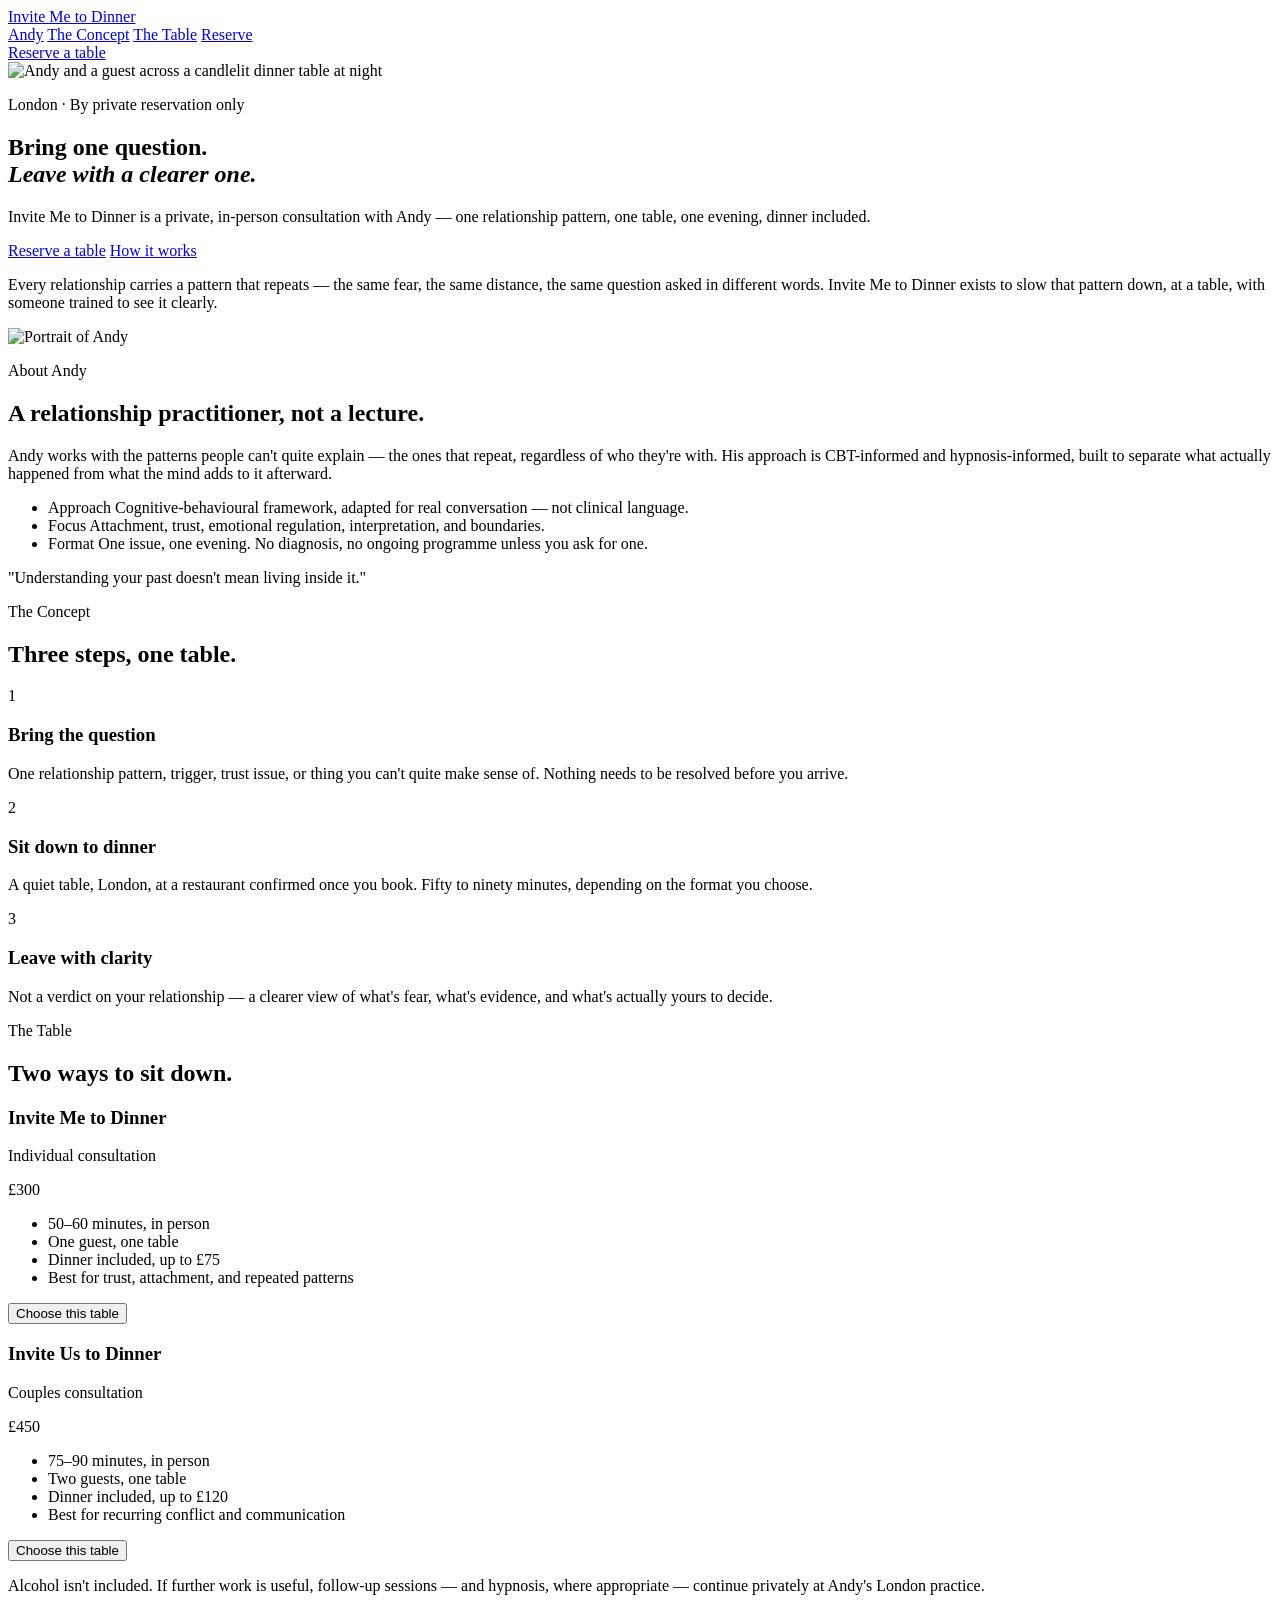
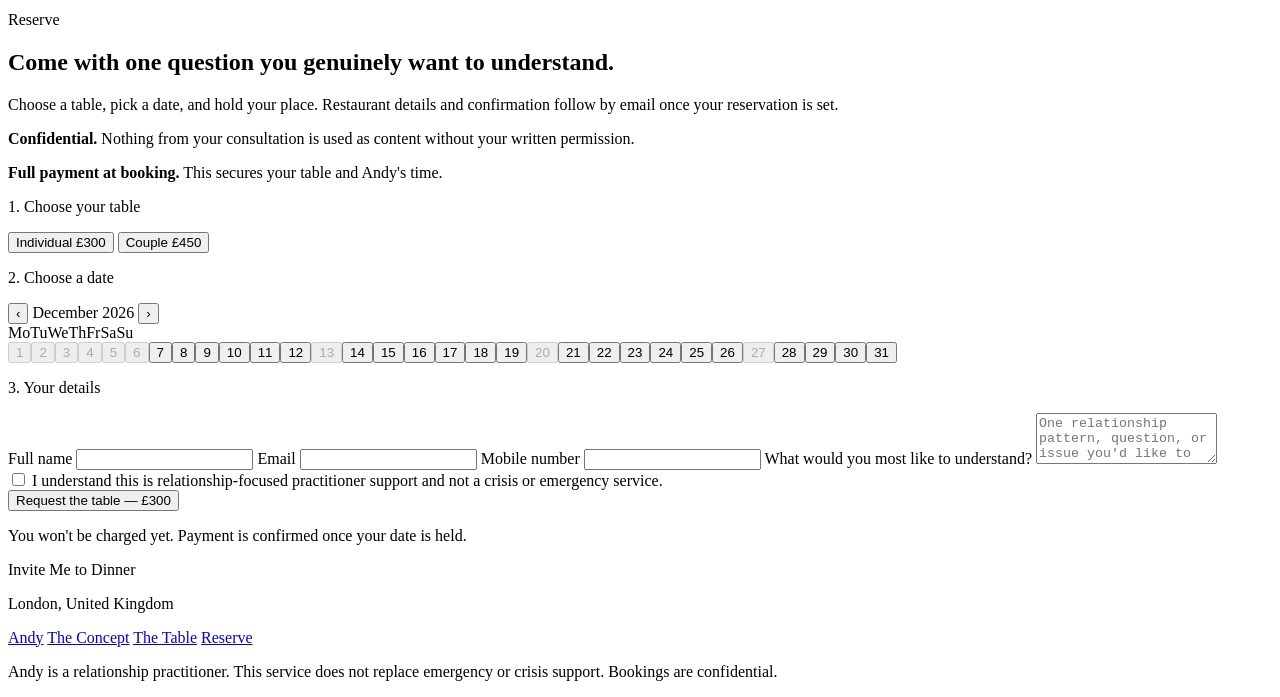
==== index.html @ 3759dc30 "Rename index (1).html to index.html" ====
<!doctype html>
<html lang="en">
<head>
<meta charset="UTF-8" />
<meta name="viewport" content="width=device-width, initial-scale=1.0" />
<title>Invite Me to Dinner — A Private Consultation with Andy</title>
<meta name="description" content="A private relationship consultation, held over dinner. In person, in London." />
<link rel="preconnect" href="https://fonts.googleapis.com">
<link rel="preconnect" href="https://fonts.gstatic.com" crossorigin>
<link href="https://fonts.googleapis.com/css2?family=Fraunces:ital,opsz,wght@0,9..144,300;0,9..144,400;0,9..144,500;1,9..144,400;1,9..144,500&family=Manrope:wght@400;500;600;700&display=swap" rel="stylesheet">
<link rel="stylesheet" href="styles.css" />
</head>
<body>

<div class="grain"></div>
<div class="bokeh" aria-hidden="true">
  <span></span><span></span><span></span><span></span><span></span><span></span>
</div>

<header class="nav">
  <a class="nav__mark" href="#top">Invite Me to Dinner</a>
  <nav class="nav__links">
    <a href="#andy">Andy</a>
    <a href="#concept">The Concept</a>
    <a href="#offerings">The Table</a>
    <a href="#book">Reserve</a>
  </nav>
  <a class="nav__cta" href="#book">Reserve a table</a>
</header>

<main id="top">

  <!-- HERO -->
  <section class="hero" id="hero">
    <div class="hero__media" id="heroMedia">
      <img src="images/hero-dinner.jpg" alt="Andy and a guest across a candlelit dinner table at night" />
      <div class="hero__vignette"></div>
    </div>
    <div class="hero__content">
      <p class="hero__kicker">London · By private reservation only</p>
      <h1 class="hero__title">
        Bring one question.<br>
        <em>Leave with a clearer one.</em>
      </h1>
      <p class="hero__sub">
        Invite Me to Dinner is a private, in-person consultation with Andy —
        one relationship pattern, one table, one evening, dinner included.
      </p>
      <div class="hero__actions">
        <a href="#book" class="btn btn--gold">Reserve a table</a>
        <a href="#concept" class="btn btn--ghost">How it works</a>
      </div>
    </div>
    <div class="hero__scroll" aria-hidden="true"><span></span></div>
  </section>

  <!-- INTRO STRIP -->
  <section class="intro">
    <p>
      Every relationship carries a pattern that repeats — the same fear, the same distance,
      the same question asked in different words. <span class="intro__accent">Invite Me to Dinner</span>
      exists to slow that pattern down, at a table, with someone trained to see it clearly.
    </p>
  </section>

  <!-- ABOUT ANDY -->
  <section class="andy" id="andy">
    <div class="andy__portrait" id="andyPortrait">
      <img src="images/andy-portrait.jpg" alt="Portrait of Andy" />
      <div class="andy__portrait-frame"></div>
    </div>
    <div class="andy__content">
      <p class="eyebrow">About Andy</p>
      <h2>A relationship practitioner, not a lecture.</h2>
      <p class="andy__lede">
        Andy works with the patterns people can't quite explain — the ones that repeat,
        regardless of who they're with. His approach is CBT-informed and
        hypnosis-informed, built to separate what actually happened from what
        the mind adds to it afterward.
      </p>
      <ul class="andy__points">
        <li>
          <span class="andy__points-label">Approach</span>
          <span>Cognitive-behavioural framework, adapted for real conversation — not clinical language.</span>
        </li>
        <li>
          <span class="andy__points-label">Focus</span>
          <span>Attachment, trust, emotional regulation, interpretation, and boundaries.</span>
        </li>
        <li>
          <span class="andy__points-label">Format</span>
          <span>One issue, one evening. No diagnosis, no ongoing programme unless you ask for one.</span>
        </li>
      </ul>
      <p class="andy__quote">"Understanding your past doesn't mean living inside it."</p>
    </div>
  </section>

  <!-- CONCEPT -->
  <section class="concept" id="concept">
    <p class="eyebrow eyebrow--center">The Concept</p>
    <h2 class="concept__title">Three steps, one table.</h2>

    <div class="concept__steps">
      <div class="step">
        <span class="step__num">1</span>
        <h3>Bring the question</h3>
        <p>One relationship pattern, trigger, trust issue, or thing you can't quite make sense of. Nothing needs to be resolved before you arrive.</p>
      </div>
      <div class="step">
        <span class="step__num">2</span>
        <h3>Sit down to dinner</h3>
        <p>A quiet table, London, at a restaurant confirmed once you book. Fifty to ninety minutes, depending on the format you choose.</p>
      </div>
      <div class="step">
        <span class="step__num">3</span>
        <h3>Leave with clarity</h3>
        <p>Not a verdict on your relationship — a clearer view of what's fear, what's evidence, and what's actually yours to decide.</p>
      </div>
    </div>
  </section>

  <!-- OFFERINGS -->
  <section class="offerings" id="offerings">
    <p class="eyebrow eyebrow--center">The Table</p>
    <h2 class="offerings__title">Two ways to sit down.</h2>

    <div class="offer-grid">
      <article class="offer offer--individual" data-offer="individual">
        <div class="offer__head">
          <h3>Invite Me to Dinner</h3>
          <p class="offer__sub">Individual consultation</p>
        </div>
        <p class="offer__price">£300</p>
        <ul class="offer__list">
          <li>50–60 minutes, in person</li>
          <li>One guest, one table</li>
          <li>Dinner included, up to £75</li>
          <li>Best for trust, attachment, and repeated patterns</li>
        </ul>
        <button class="offer__btn" data-select="individual">Choose this table</button>
      </article>

      <article class="offer offer--couple" data-offer="couple">
        <div class="offer__head">
          <h3>Invite Us to Dinner</h3>
          <p class="offer__sub">Couples consultation</p>
        </div>
        <p class="offer__price">£450</p>
        <ul class="offer__list">
          <li>75–90 minutes, in person</li>
          <li>Two guests, one table</li>
          <li>Dinner included, up to £120</li>
          <li>Best for recurring conflict and communication</li>
        </ul>
        <button class="offer__btn" data-select="couple">Choose this table</button>
      </article>
    </div>

    <p class="offer__note">
      Alcohol isn't included. If further work is useful, follow-up sessions —
      and hypnosis, where appropriate — continue privately at Andy's London practice.
    </p>
  </section>

  <!-- BOOKING -->
  <section class="book" id="book">
    <div class="book__intro">
      <p class="eyebrow">Reserve</p>
      <h2>Come with one question you genuinely want to understand.</h2>
      <p class="book__sub">
        Choose a table, pick a date, and hold your place. Restaurant details and
        confirmation follow by email once your reservation is set.
      </p>
      <div class="book__policy">
        <p><strong>Confidential.</strong> Nothing from your consultation is used as content without your written permission.</p>
        <p><strong>Full payment at booking.</strong> This secures your table and Andy's time.</p>
      </div>
    </div>

    <form class="book__panel" id="bookingForm" novalidate>

      <div class="panel-row">
        <p class="panel-label">1. Choose your table</p>
        <div class="pill-select" role="radiogroup" aria-label="Choose consultation type">
          <button type="button" class="pill" data-value="individual" aria-pressed="true">
            Individual <span>£300</span>
          </button>
          <button type="button" class="pill" data-value="couple" aria-pressed="false">
            Couple <span>£450</span>
          </button>
        </div>
      </div>

      <div class="panel-row">
        <p class="panel-label">2. Choose a date</p>
        <div class="calendar" id="calendar">
          <div class="calendar__header">
            <button type="button" class="calendar__nav" id="prevMonth" aria-label="Previous month">‹</button>
            <span class="calendar__month" id="calendarMonth"></span>
            <button type="button" class="calendar__nav" id="nextMonth" aria-label="Next month">›</button>
          </div>
          <div class="calendar__weekdays">
            <span>Mo</span><span>Tu</span><span>We</span><span>Th</span><span>Fr</span><span>Sa</span><span>Su</span>
          </div>
          <div class="calendar__grid" id="calendarGrid"></div>
        </div>

        <div class="time-select" id="timeSelect" hidden>
          <p class="panel-label panel-label--sm">Evening arrival time</p>
          <div class="time-pills" id="timePills"></div>
        </div>
      </div>

      <div class="panel-row">
        <p class="panel-label">3. Your details</p>
        <div class="field-grid">
          <label class="field">
            <span>Full name</span>
            <input type="text" name="name" required autocomplete="name" />
          </label>
          <label class="field">
            <span>Email</span>
            <input type="email" name="email" required autocomplete="email" />
          </label>
          <label class="field">
            <span>Mobile number</span>
            <input type="tel" name="phone" required autocomplete="tel" />
          </label>
          <label class="field field--full">
            <span>What would you most like to understand?</span>
            <textarea name="message" rows="3" placeholder="One relationship pattern, question, or issue you'd like to bring to the table."></textarea>
          </label>
        </div>
        <label class="checkbox">
          <input type="checkbox" required />
          <span>I understand this is relationship-focused practitioner support and not a crisis or emergency service.</span>
        </label>
      </div>

      <input type="hidden" name="offer" id="offerField" value="individual" />
      <input type="hidden" name="date" id="dateField" value="" />
      <input type="hidden" name="time" id="timeField" value="" />

      <button type="submit" class="btn btn--gold btn--full" id="submitBtn">
        Request the table — <span id="summaryPrice">£300</span>
      </button>
      <p class="book__disclaimer">You won't be charged yet. Payment is confirmed once your date is held.</p>
    </form>
  </section>

</main>

<div class="confirm" id="confirmOverlay" hidden>
  <div class="confirm__card">
    <p class="confirm__eyebrow">Your table is requested</p>
    <h3>Thank you, <span id="confirmName">friend</span>.</h3>
    <p>
      You've requested the <strong id="confirmOffer">Individual</strong> table on
      <strong id="confirmDate">—</strong> at <strong id="confirmTime">—</strong>.
      Restaurant details, timing, and next steps will follow by email.
    </p>
    <button type="button" class="btn btn--ghost" id="confirmClose">Close</button>
  </div>
</div>

<footer class="footer">
  <div class="footer__top">
    <p class="footer__mark">Invite Me to Dinner</p>
    <p class="footer__loc">London, United Kingdom</p>
  </div>
  <div class="footer__links">
    <a href="#andy">Andy</a>
    <a href="#concept">The Concept</a>
    <a href="#offerings">The Table</a>
    <a href="#book">Reserve</a>
  </div>
  <p class="footer__fine">
    Andy is a relationship practitioner. This service does not replace emergency
    or crisis support. Bookings are confidential.
  </p>
</footer>

<script src="script.js"></script>
</body>
</html>
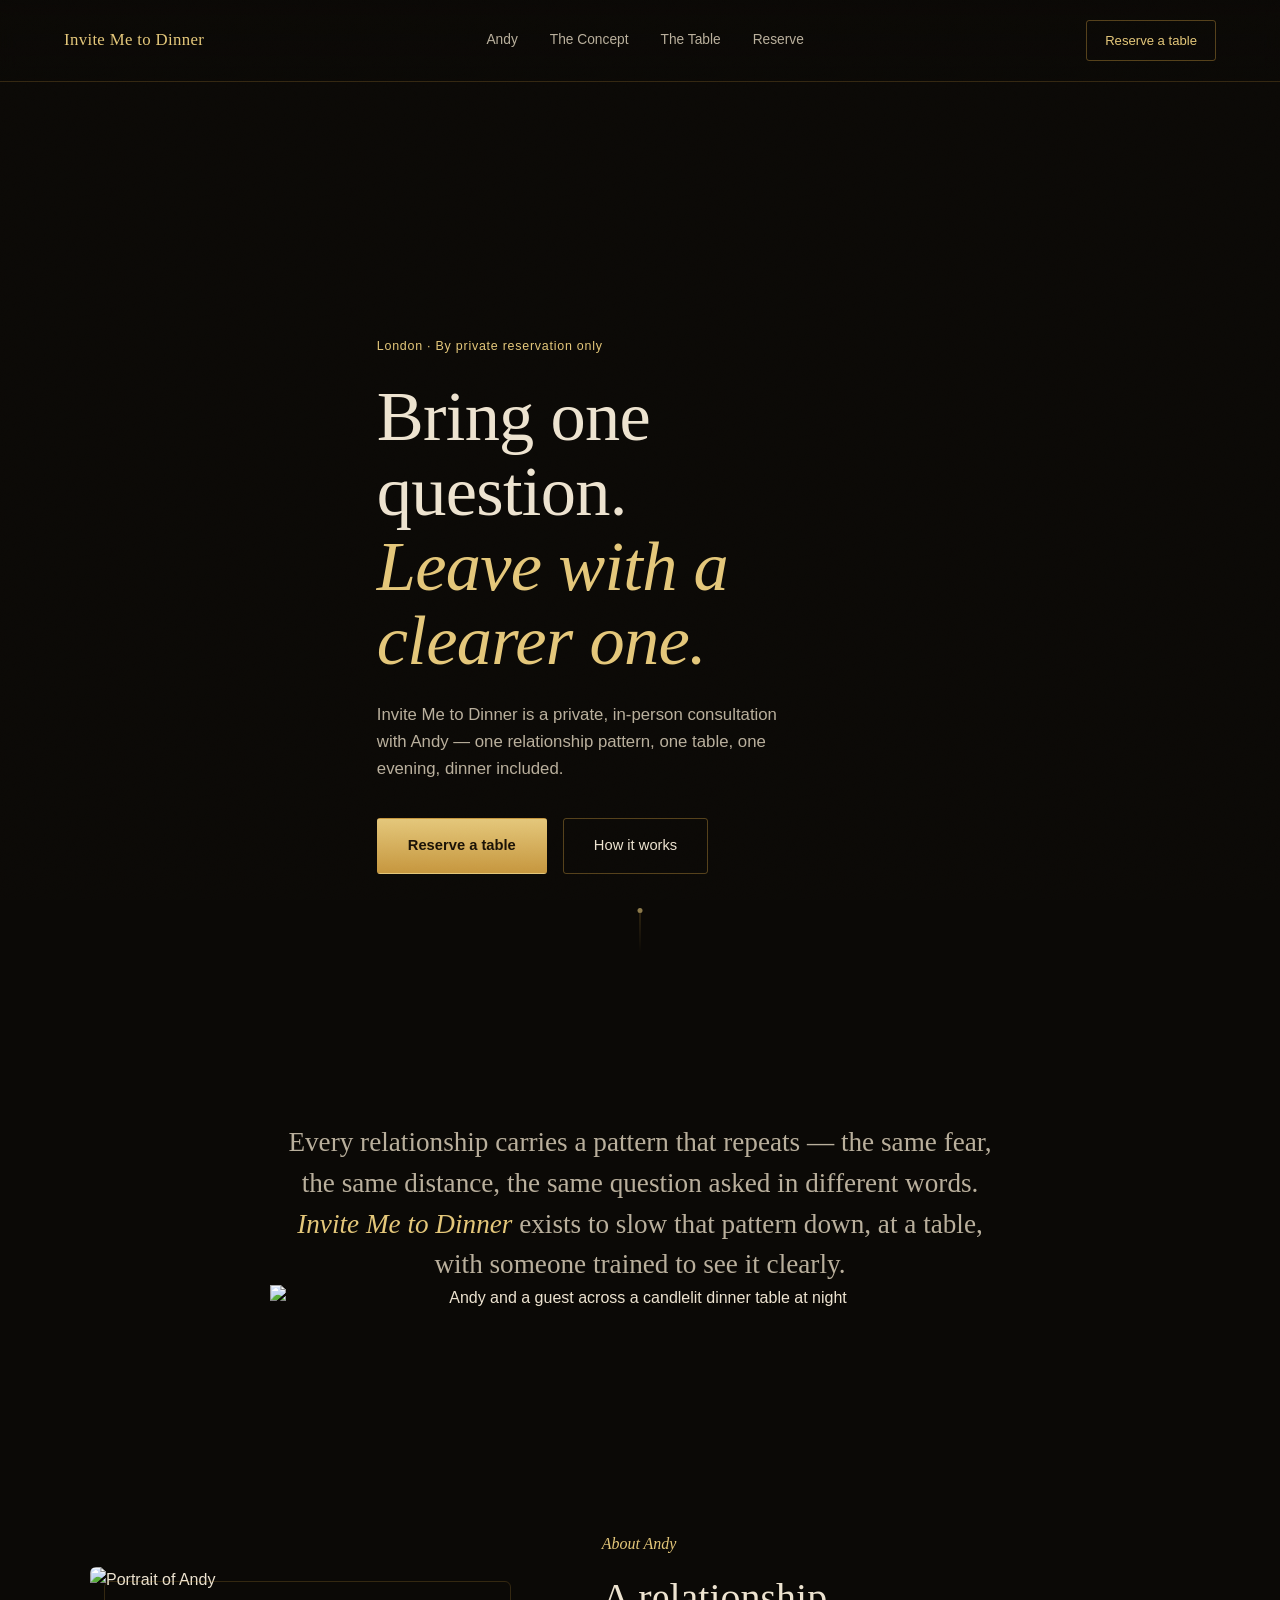
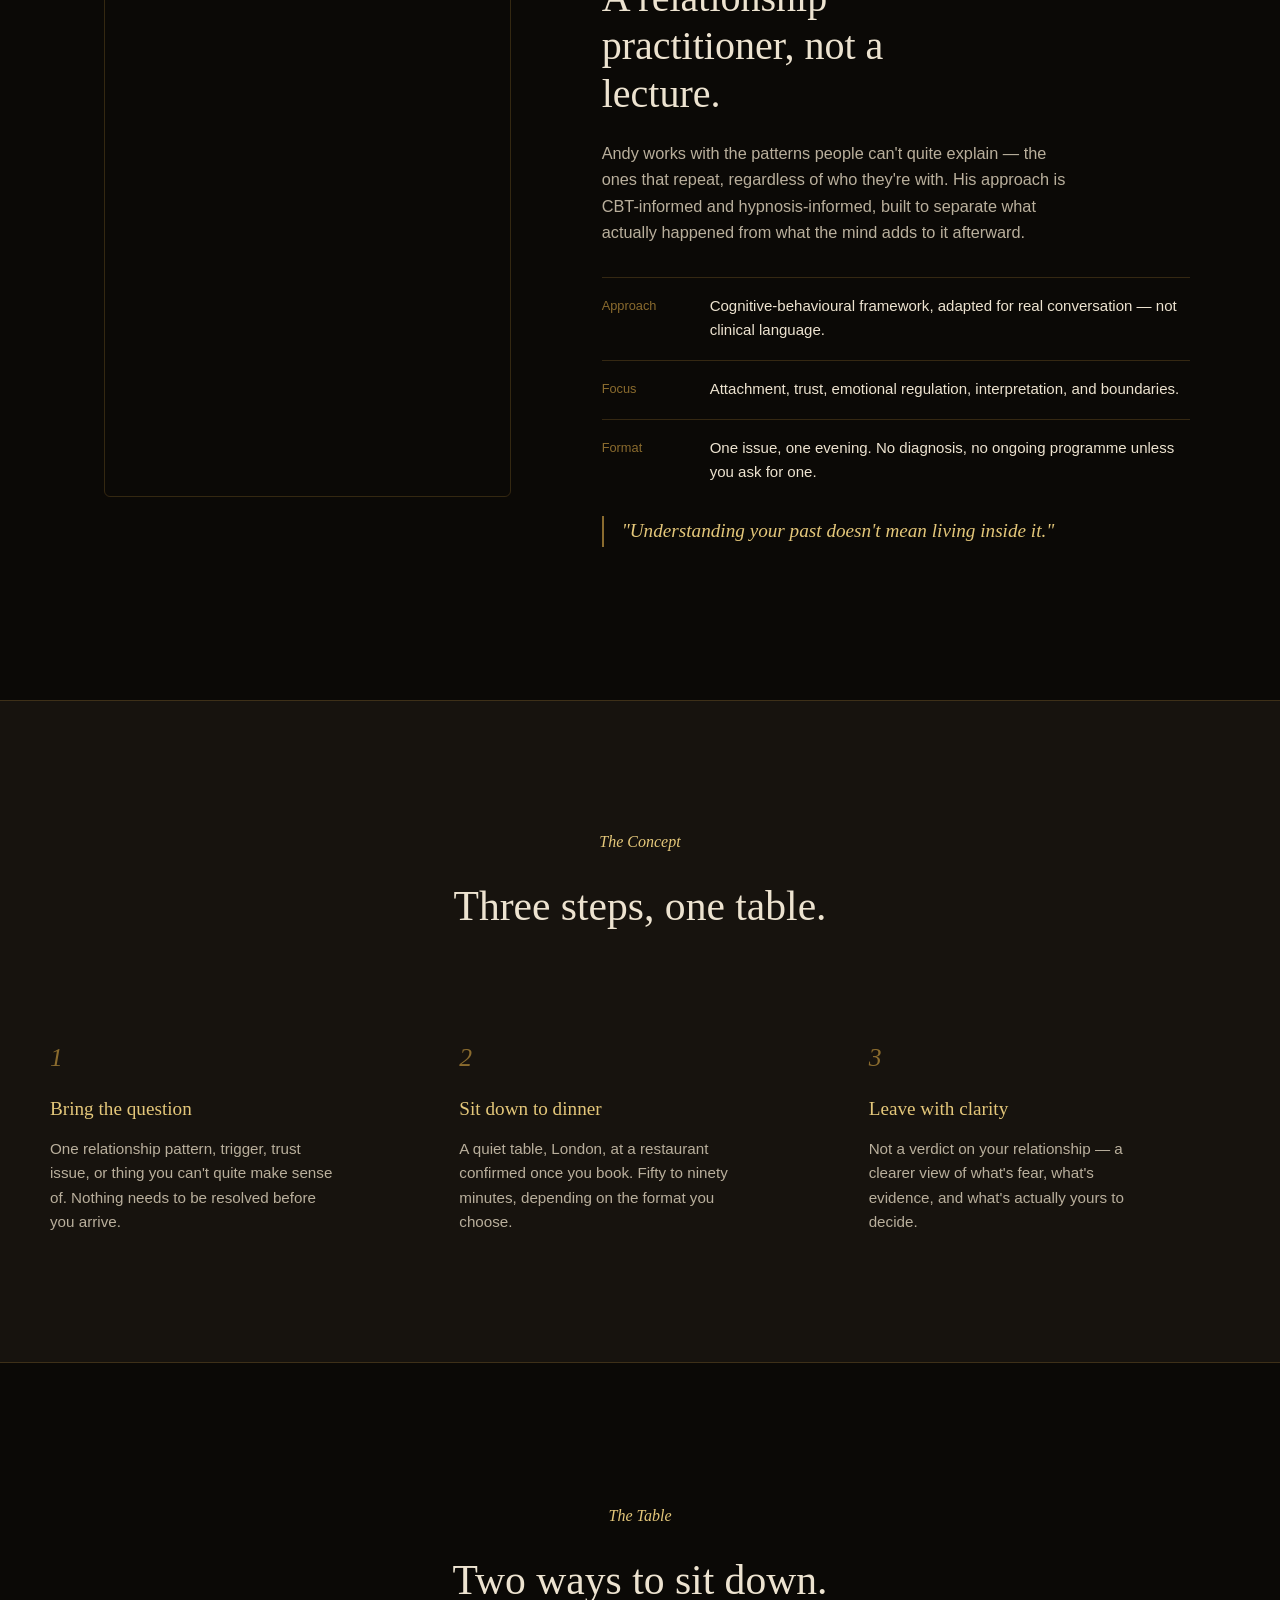
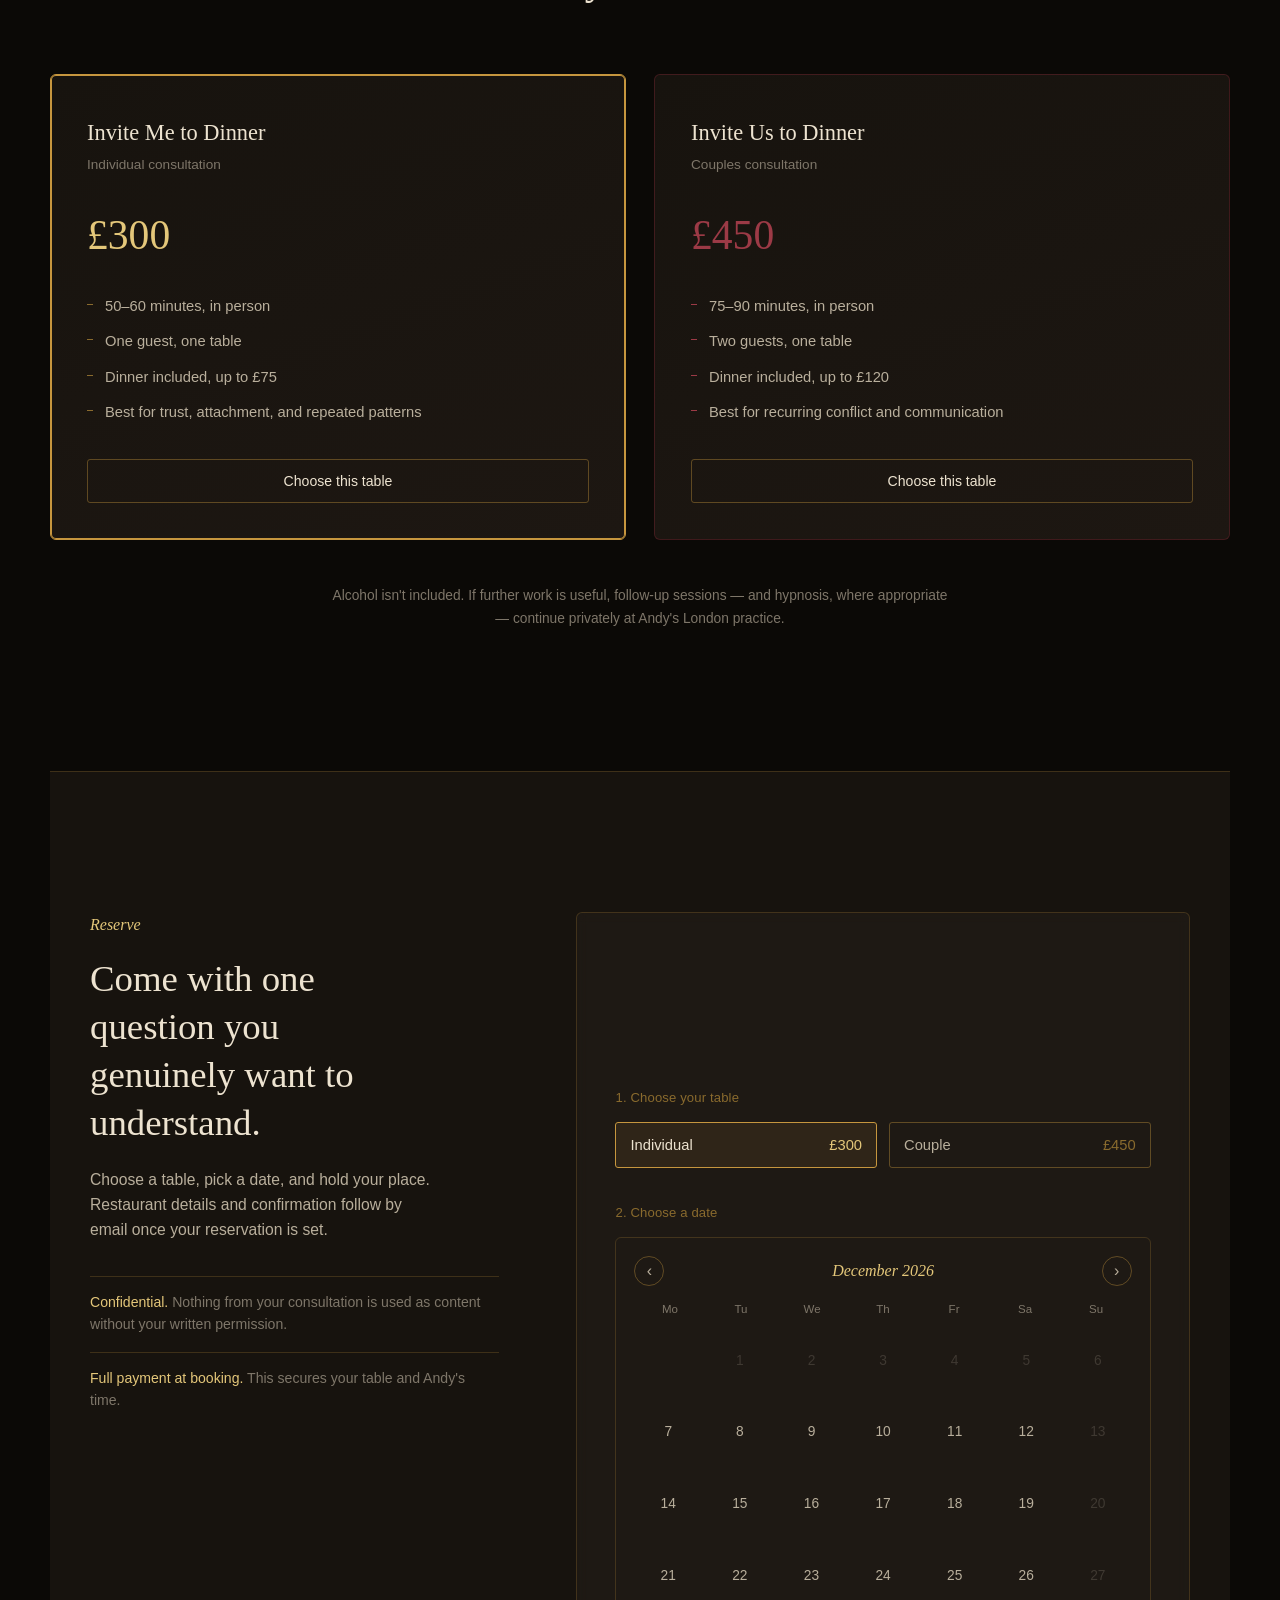
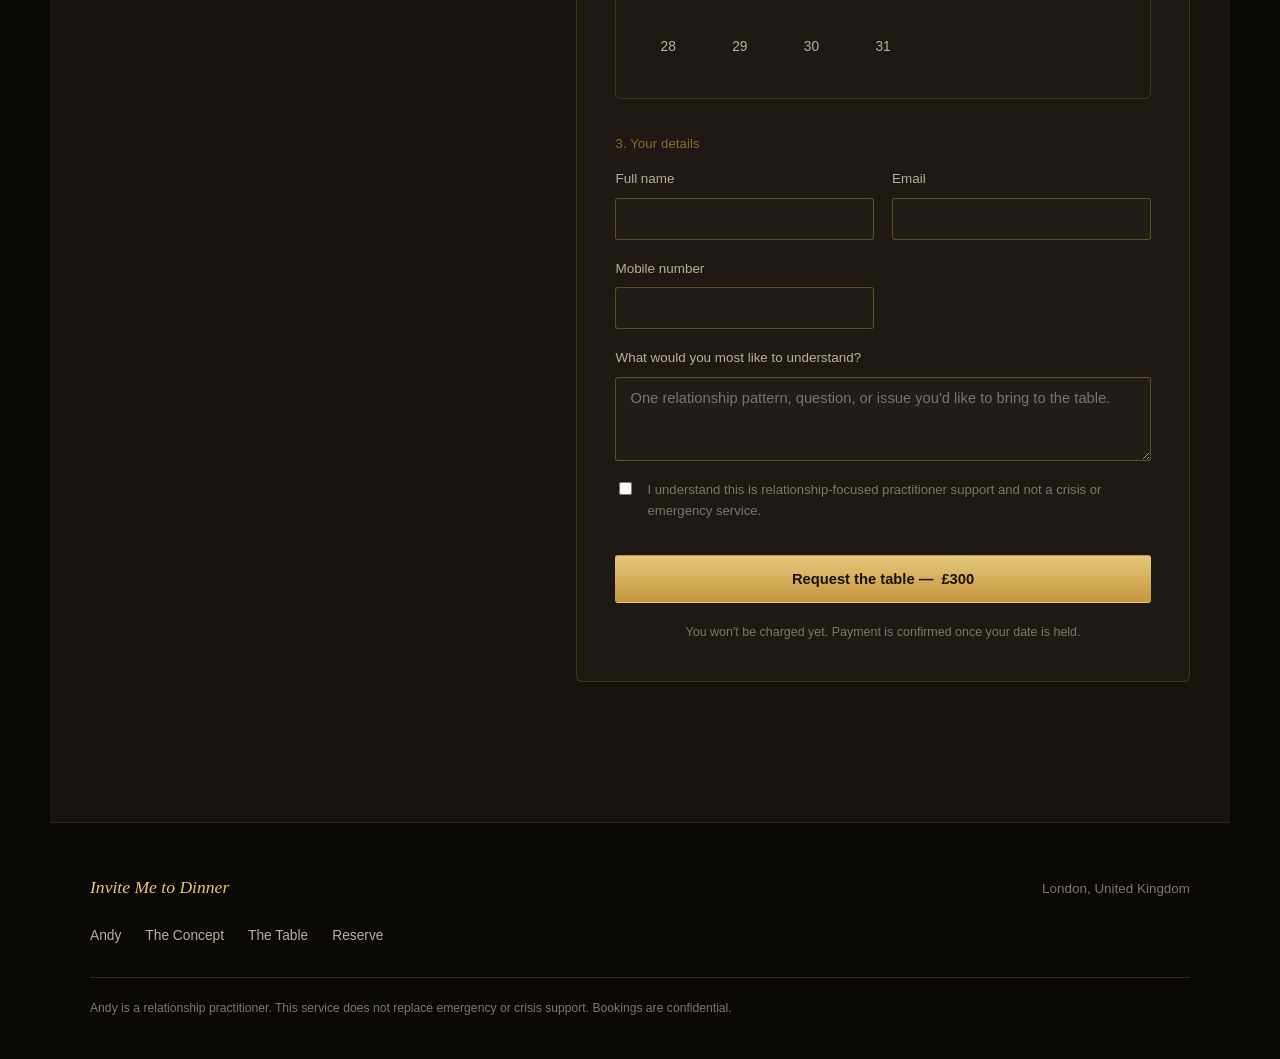
==== commit f5b5dda2: "Add files via upload" ====
--- a/index.html
+++ b/index.html
@@ -8,12 +8,21 @@
 <link rel="preconnect" href="https://fonts.googleapis.com">
 <link rel="preconnect" href="https://fonts.gstatic.com" crossorigin>
 <link href="https://fonts.googleapis.com/css2?family=Fraunces:ital,opsz,wght@0,9..144,300;0,9..144,400;0,9..144,500;1,9..144,400;1,9..144,500&family=Manrope:wght@400;500;600;700&display=swap" rel="stylesheet">
-<link rel="stylesheet" href="styles.css" />
+<link rel="stylesheet" href="styles.css?v=3" />
+<!-- Three.js via CDN import map — no npm, no build step required -->
+<script type="importmap">
+{
+  "imports": {
+    "three": "https://cdn.jsdelivr.net/npm/three@0.160.0/build/three.module.js"
+  }
+}
+</script>
 </head>
 <body>
 
 <div class="grain"></div>
-<div class="bokeh" aria-hidden="true">
+<div class="spotlight" id="spotlight" aria-hidden="true"></div>
+<div class="motes" aria-hidden="true">
   <span></span><span></span><span></span><span></span><span></span><span></span>
 </div>
 
@@ -32,10 +41,8 @@
 
   <!-- HERO -->
   <section class="hero" id="hero">
-    <div class="hero__media" id="heroMedia">
-      <img src="images/hero-dinner.jpg" alt="Andy and a guest across a candlelit dinner table at night" />
-      <div class="hero__vignette"></div>
-    </div>
+    <canvas id="restaurantScene" class="hero__scene" aria-hidden="true"></canvas>
+    <div class="hero__vignette"></div>
     <div class="hero__content">
       <p class="hero__kicker">London · By private reservation only</p>
       <h1 class="hero__title">
@@ -56,11 +63,18 @@
 
   <!-- INTRO STRIP -->
   <section class="intro">
-    <p>
-      Every relationship carries a pattern that repeats — the same fear, the same distance,
-      the same question asked in different words. <span class="intro__accent">Invite Me to Dinner</span>
-      exists to slow that pattern down, at a table, with someone trained to see it clearly.
-    </p>
+    <div class="intro__text">
+      <p>
+        Every relationship carries a pattern that repeats — the same fear, the same distance,
+        the same question asked in different words. <span class="intro__accent">Invite Me to Dinner</span>
+        exists to slow that pattern down, at a table, with someone trained to see it clearly.
+      </p>
+    </div>
+    <div class="intro__photo" id="introPhoto">
+      <img src="images/hero-dinner.jpg" alt="Andy and a guest across a candlelit dinner table at night" />
+      <span class="corner corner--tl"></span><span class="corner corner--tr"></span>
+      <span class="corner corner--bl"></span><span class="corner corner--br"></span>
+    </div>
   </section>
 
   <!-- ABOUT ANDY -->
@@ -68,6 +82,8 @@
     <div class="andy__portrait" id="andyPortrait">
       <img src="images/andy-portrait.jpg" alt="Portrait of Andy" />
       <div class="andy__portrait-frame"></div>
+      <span class="corner corner--tl"></span><span class="corner corner--tr"></span>
+      <span class="corner corner--bl"></span><span class="corner corner--br"></span>
     </div>
     <div class="andy__content">
       <p class="eyebrow">About Andy</p>
@@ -127,6 +143,8 @@
 
     <div class="offer-grid">
       <article class="offer offer--individual" data-offer="individual">
+        <span class="corner corner--tl"></span><span class="corner corner--tr"></span>
+        <span class="corner corner--bl"></span><span class="corner corner--br"></span>
         <div class="offer__head">
           <h3>Invite Me to Dinner</h3>
           <p class="offer__sub">Individual consultation</p>
@@ -142,6 +160,8 @@
       </article>
 
       <article class="offer offer--couple" data-offer="couple">
+        <span class="corner corner--tl"></span><span class="corner corner--tr"></span>
+        <span class="corner corner--bl"></span><span class="corner corner--br"></span>
         <div class="offer__head">
           <h3>Invite Us to Dinner</h3>
           <p class="offer__sub">Couples consultation</p>
@@ -179,6 +199,8 @@
     </div>
 
     <form class="book__panel" id="bookingForm" novalidate>
+      <span class="corner corner--tl"></span><span class="corner corner--tr"></span>
+      <span class="corner corner--bl"></span><span class="corner corner--br"></span>
 
       <div class="panel-row">
         <p class="panel-label">1. Choose your table</p>
@@ -282,5 +304,6 @@
 </footer>
 
 <script src="script.js"></script>
+<script type="module" src="restaurant-scene.js"></script>
 </body>
 </html>
--- a/styles.css
+++ b/styles.css
@@ -0,0 +1,441 @@
+/* ===========================================================
+   INVITE ME TO DINNER â€” Design tokens
+   =========================================================== */
+:root{
+  --void:        #0B0906;
+  --panel:       #17130E;
+  --panel-2:     #1D1712;
+  --line:        rgba(198,150,62,0.22);
+  --line-strong: rgba(198,150,62,0.4);
+  --gold:        #C6963E;
+  --gold-soft:   #E4C77A;
+  --gold-dim:    #8A6B2E;
+  --wine:        #7A2430;
+  --wine-soft:   #9C3A46;
+  --cream:       #EDE3D0;
+  --cream-dim:   #B9AF9C;
+  --cream-faint: #7E7669;
+
+  --serif: "Fraunces", "Iowan Old Style", "Palatino Linotype", serif;
+  --sans:  "Manrope", -apple-system, BlinkMacSystemFont, "Segoe UI", sans-serif;
+
+  --container: 1180px;
+  --radius-sm: 3px;
+  --radius-md: 6px;
+  --ease: cubic-bezier(.22,1,.36,1);
+}
+
+*{ box-sizing: border-box; }
+html{ scroll-behavior: smooth; }
+body{
+  margin:0;
+  background: var(--void);
+  color: var(--cream);
+  font-family: var(--sans);
+  font-size: 16px;
+  line-height: 1.6;
+  -webkit-font-smoothing: antialiased;
+  overflow-x: hidden;
+}
+img{ max-width:100%; display:block; }
+a{ color: inherit; text-decoration: none; }
+h1,h2,h3{ font-family: var(--serif); font-weight: 400; margin: 0; color: var(--cream); }
+p{ margin: 0; }
+ul{ margin:0; padding:0; list-style:none; }
+button{ font-family: inherit; cursor:pointer; }
+
+@media (prefers-reduced-motion: reduce){
+  *{ animation-duration: 0.001ms !important; animation-iteration-count: 1 !important; transition-duration: 0.001ms !important; scroll-behavior: auto !important; }
+}
+
+:focus-visible{
+  outline: 1.5px solid var(--gold-soft);
+  outline-offset: 3px;
+}
+
+/* ===========================================================
+   Ambient texture â€” grain + drifting bokeh
+   =========================================================== */
+.grain{
+  position: fixed; inset:0; pointer-events:none; z-index: 500;
+  opacity: 0.035; mix-blend-mode: overlay;
+  background-image: url("data:image/svg+xml,%3Csvg xmlns='http://www.w3.org/2000/svg' width='120' height='120'%3E%3Cfilter id='n'%3E%3CfeTurbulence type='fractalNoise' baseFrequency='0.9' numOctaves='2' stitchTiles='stitch'/%3E%3C/filter%3E%3Crect width='100%25' height='100%25' filter='url(%23n)'/%3E%3C/svg%3E");
+}
+.bokeh{ position: fixed; inset:0; pointer-events:none; z-index:0; overflow:hidden; }
+.bokeh span{
+  position:absolute; border-radius:50%;
+  background: radial-gradient(circle at 35% 35%, rgba(230,190,110,0.55), rgba(198,150,62,0) 70%);
+  filter: blur(1px);
+  animation: drift 34s linear infinite;
+  opacity: 0.5;
+}
+.bokeh span:nth-child(1){ width:120px; height:120px; left:8%;  top:70%; animation-duration: 38s; }
+.bokeh span:nth-child(2){ width:60px;  height:60px;  left:22%; top:20%; animation-duration: 27s; animation-delay:-6s; }
+.bokeh span:nth-child(3){ width:180px; height:180px; left:78%; top:12%; animation-duration: 44s; animation-delay:-14s; }
+.bokeh span:nth-child(4){ width:80px;  height:80px;  left:88%; top:60%; animation-duration: 31s; animation-delay:-3s; }
+.bokeh span:nth-child(5){ width:40px;  height:40px;  left:50%; top:85%; animation-duration: 22s; animation-delay:-9s; }
+.bokeh span:nth-child(6){ width:100px; height:100px; left:60%; top:45%; animation-duration: 36s; animation-delay:-20s; }
+@keyframes drift{
+  0%{   transform: translate3d(0,0,0) scale(1); }
+  50%{  transform: translate3d(18px,-26px,0) scale(1.08); }
+  100%{ transform: translate3d(0,0,0) scale(1); }
+}
+
+/* ===========================================================
+   Nav
+   =========================================================== */
+.nav{
+  position: sticky; top:0; z-index: 100;
+  display:flex; align-items:center; justify-content:space-between;
+  padding: 20px clamp(20px, 5vw, 64px);
+  background: linear-gradient(180deg, rgba(11,9,6,0.92), rgba(11,9,6,0.72));
+  backdrop-filter: blur(10px);
+  border-bottom: 1px solid var(--line);
+}
+.nav__mark{ font-family: var(--serif); font-size: 1.05rem; letter-spacing: 0.02em; color: var(--gold-soft); }
+.nav__links{ display:flex; gap: 32px; }
+.nav__links a{ font-size: 0.86rem; color: var(--cream-dim); transition: color .25s var(--ease); }
+.nav__links a:hover{ color: var(--gold-soft); }
+.nav__cta{
+  font-size: 0.82rem; padding: 9px 18px; border: 1px solid var(--line-strong);
+  border-radius: var(--radius-sm); color: var(--gold-soft);
+  transition: border-color .25s var(--ease), background .25s var(--ease);
+}
+.nav__cta:hover{ background: rgba(198,150,62,0.1); border-color: var(--gold); }
+@media (max-width: 760px){ .nav__links{ display:none; } }
+
+/* ===========================================================
+   Hero
+   =========================================================== */
+.hero{
+  position: relative; min-height: 100svh;
+  display:flex; align-items:flex-end;
+  overflow:hidden;
+}
+.hero__media{
+  position:absolute; inset:0; z-index:0;
+  transform: translateZ(0);
+}
+.hero__media img{
+  width:100%; height:100%; object-fit: cover; object-position: 50% 22%;
+  transform: scale(1.08);
+  will-change: transform;
+}
+.hero__vignette{
+  position:absolute; inset:0;
+  background:
+    linear-gradient(0deg, rgba(11,9,6,0.96) 4%, rgba(11,9,6,0.5) 42%, rgba(11,9,6,0.35) 65%, rgba(11,9,6,0.55) 100%),
+    linear-gradient(90deg, rgba(11,9,6,0.55) 0%, rgba(11,9,6,0) 40%, rgba(11,9,6,0) 60%, rgba(11,9,6,0.35) 100%);
+}
+.hero__content{
+  position:relative; z-index:1;
+  padding: 0 clamp(20px, 6vw, 80px) clamp(56px, 9vw, 108px);
+  max-width: 680px;
+}
+.hero__kicker{
+  font-size: 0.78rem; letter-spacing: 0.06em; color: var(--gold-soft);
+  margin-bottom: 22px; opacity:0; transform: translateY(10px);
+  animation: rise .9s var(--ease) forwards;
+  animation-delay: .15s;
+}
+.hero__title{
+  font-size: clamp(2.4rem, 5.6vw, 4.4rem);
+  line-height: 1.06; font-weight: 400; letter-spacing: -0.01em;
+  margin-bottom: 24px;
+  opacity:0; transform: translateY(16px);
+  animation: rise 1s var(--ease) forwards;
+  animation-delay: .3s;
+}
+.hero__title em{ font-style: italic; color: var(--gold-soft); }
+.hero__sub{
+  font-size: 1.05rem; color: var(--cream-dim); max-width: 46ch; margin-bottom: 36px;
+  opacity:0; transform: translateY(14px);
+  animation: rise 1s var(--ease) forwards;
+  animation-delay: .48s;
+}
+.hero__actions{
+  display:flex; gap: 16px; flex-wrap:wrap;
+  opacity:0; transform: translateY(14px);
+  animation: rise 1s var(--ease) forwards;
+  animation-delay: .64s;
+}
+@keyframes rise{ to{ opacity:1; transform: translateY(0); } }
+
+.hero__scroll{
+  position:absolute; left: 50%; bottom: 28px; transform: translateX(-50%);
+  z-index:1; width: 1px; height: 46px; background: linear-gradient(var(--gold-dim), transparent);
+  opacity: .6;
+}
+.hero__scroll span{
+  position:absolute; left:-2px; top:0; width:5px; height:5px; border-radius:50%;
+  background: var(--gold-soft);
+  animation: scrolldot 2.2s ease-in-out infinite;
+}
+@keyframes scrolldot{ 0%{ top:0; opacity:1;} 90%{ opacity:0; } 100%{ top:40px; opacity:0; } }
+
+/* Buttons */
+.btn{
+  display:inline-flex; align-items:center; justify-content:center; gap:8px;
+  padding: 15px 30px; font-size: 0.92rem; border-radius: var(--radius-sm);
+  border: 1px solid transparent; transition: transform .3s var(--ease), background .3s var(--ease), border-color .3s var(--ease), box-shadow .3s var(--ease);
+}
+.btn--gold{
+  background: linear-gradient(180deg, var(--gold-soft), var(--gold));
+  color: #1A1206; font-weight: 600;
+}
+.btn--gold:hover{ transform: translateY(-1px); box-shadow: 0 10px 26px -10px rgba(198,150,62,0.55); }
+.btn--ghost{ border-color: var(--line-strong); color: var(--cream); }
+.btn--ghost:hover{ border-color: var(--gold); color: var(--gold-soft); }
+.btn--full{ width:100%; }
+
+/* ===========================================================
+   Intro strip
+   =========================================================== */
+.intro{
+  max-width: 820px; margin: 0 auto; padding: clamp(80px, 11vw, 140px) clamp(20px, 6vw, 40px);
+  text-align:center;
+}
+.intro p{
+  font-family: var(--serif); font-size: clamp(1.3rem, 2.4vw, 1.7rem); line-height: 1.5;
+  color: var(--cream-dim); font-weight: 300;
+}
+.intro__accent{ color: var(--gold-soft); font-style: italic; }
+
+/* ===========================================================
+   About Andy
+   =========================================================== */
+.andy{
+  position: relative; z-index: 1;
+  max-width: var(--container); margin: 0 auto;
+  padding: clamp(40px, 8vw, 80px) clamp(20px, 6vw, 40px) clamp(100px, 12vw, 160px);
+  display:grid; grid-template-columns: 0.85fr 1.15fr; gap: clamp(40px, 6vw, 90px);
+  align-items:center;
+}
+.andy__portrait{
+  position: relative; perspective: 1200px;
+}
+.andy__portrait img{
+  width:100%; aspect-ratio: 4/5; object-fit: cover; object-position: 50% 18%;
+  border-radius: var(--radius-md);
+  transform-style: preserve-3d;
+  transition: transform .25s var(--ease);
+  will-change: transform;
+}
+.andy__portrait-frame{
+  position:absolute; inset: 14px; border: 1px solid var(--line);
+  border-radius: var(--radius-md); pointer-events:none;
+}
+.eyebrow{
+  font-family: var(--serif); font-style: italic; font-size: 1rem; color: var(--gold-soft); margin-bottom: 18px;
+}
+.eyebrow--center{ text-align:center; }
+.andy__content h2{ font-size: clamp(1.8rem, 3.2vw, 2.5rem); line-height:1.2; margin-bottom: 22px; max-width: 16ch; }
+.andy__lede{ color: var(--cream-dim); font-size: 1.02rem; max-width: 52ch; margin-bottom: 32px; }
+.andy__points{ display:flex; flex-direction:column; gap:18px; margin-bottom: 32px; }
+.andy__points li{
+  display:grid; grid-template-columns: 90px 1fr; gap: 18px;
+  padding-top: 16px; border-top: 1px solid var(--line);
+  font-size: 0.94rem; color: var(--cream);
+}
+.andy__points-label{ color: var(--gold-dim); font-size: 0.8rem; padding-top: 2px; }
+.andy__quote{
+  font-family: var(--serif); font-style: italic; font-size: 1.2rem;
+  color: var(--gold-soft); border-left: 2px solid var(--gold-dim); padding-left: 18px;
+}
+@media (max-width: 860px){
+  .andy{ grid-template-columns: 1fr; }
+}
+
+/* ===========================================================
+   Concept
+   =========================================================== */
+.concept{
+  background: var(--panel);
+  border-top: 1px solid var(--line); border-bottom: 1px solid var(--line);
+  padding: clamp(80px, 10vw, 130px) clamp(20px, 6vw, 40px);
+}
+.concept__title{
+  text-align:center; font-size: clamp(1.8rem, 3.4vw, 2.6rem); max-width: 20ch; margin: 0 auto 70px;
+}
+.concept__steps{
+  max-width: var(--container); margin: 0 auto;
+  display:grid; grid-template-columns: repeat(3, 1fr); gap: 48px;
+}
+.step{ position:relative; padding-top: 28px; }
+.step__num{
+  display:inline-block; font-family: var(--serif); font-style: italic; font-size: 1.6rem;
+  color: var(--gold-dim); margin-bottom: 16px;
+}
+.step h3{ font-size: 1.2rem; margin-bottom: 12px; color: var(--gold-soft); font-weight: 400; }
+.step p{ color: var(--cream-dim); font-size: 0.95rem; max-width: 34ch; }
+@media (max-width: 860px){ .concept__steps{ grid-template-columns: 1fr; gap: 40px; } }
+
+/* ===========================================================
+   Offerings
+   =========================================================== */
+.offerings{ padding: clamp(90px, 11vw, 140px) clamp(20px, 6vw, 40px); }
+.offerings__title{ text-align:center; font-size: clamp(1.8rem, 3.4vw, 2.6rem); margin-bottom: 60px; }
+.offer-grid{
+  max-width: var(--container); margin: 0 auto;
+  display:grid; grid-template-columns: 1fr 1fr; gap: 28px;
+}
+.offer{
+  position:relative; padding: 40px 36px 36px;
+  border: 1px solid var(--line); border-radius: var(--radius-md);
+  background: linear-gradient(160deg, var(--panel), var(--panel-2));
+  transition: transform .35s var(--ease), border-color .35s var(--ease), box-shadow .35s var(--ease);
+  transform-style: preserve-3d;
+}
+.offer:hover{ border-color: var(--line-strong); box-shadow: 0 24px 60px -30px rgba(0,0,0,0.6); }
+.offer--couple{ border-color: rgba(122,36,48,0.4); }
+.offer--couple:hover{ border-color: var(--wine-soft); }
+.offer__head h3{ font-size: 1.4rem; margin-bottom: 4px; }
+.offer__sub{ color: var(--cream-faint); font-size: 0.85rem; margin-bottom: 26px; }
+.offer__price{ font-family: var(--serif); font-size: 2.6rem; color: var(--gold-soft); margin-bottom: 26px; }
+.offer--couple .offer__price{ color: var(--wine-soft); }
+.offer__list{ display:flex; flex-direction:column; gap: 12px; margin-bottom: 34px; }
+.offer__list li{
+  font-size: 0.92rem; color: var(--cream-dim); padding-left: 18px; position:relative;
+}
+.offer__list li::before{
+  content:""; position:absolute; left:0; top: 9px; width:6px; height:1px; background: var(--gold-dim);
+}
+.offer--couple .offer__list li::before{ background: var(--wine-soft); }
+.offer__btn{
+  width:100%; padding: 13px; background: transparent; border: 1px solid var(--line-strong);
+  color: var(--cream); border-radius: var(--radius-sm); font-size: 0.88rem;
+  transition: all .25s var(--ease);
+}
+.offer__btn:hover{ background: rgba(198,150,62,0.1); border-color: var(--gold); color: var(--gold-soft); }
+.offer--couple .offer__btn:hover{ background: rgba(122,36,48,0.15); border-color: var(--wine-soft); color: var(--wine-soft); }
+.offer.is-active{ border-color: var(--gold); box-shadow: 0 0 0 1px var(--gold) inset; }
+.offer--couple.is-active{ border-color: var(--wine-soft); box-shadow: 0 0 0 1px var(--wine-soft) inset; }
+.offer__note{
+  max-width: 620px; margin: 44px auto 0; text-align:center; color: var(--cream-faint); font-size: 0.86rem; line-height:1.7;
+}
+@media (max-width: 760px){ .offer-grid{ grid-template-columns: 1fr; } }
+
+/* ===========================================================
+   Booking
+   =========================================================== */
+.book{
+  background: var(--panel);
+  border-top: 1px solid var(--line);
+  padding: clamp(90px, 11vw, 140px) clamp(20px, 6vw, 40px);
+  display:grid; grid-template-columns: 0.8fr 1.2fr; gap: clamp(40px, 6vw, 90px);
+  max-width: var(--container); margin: 0 auto;
+}
+.book__intro h2{ font-size: clamp(1.7rem, 3vw, 2.3rem); line-height:1.3; margin: 4px 0 20px; max-width: 16ch; }
+.book__sub{ color: var(--cream-dim); font-size: 0.98rem; max-width: 40ch; margin-bottom: 34px; }
+.book__policy{ display:flex; flex-direction:column; gap: 16px; }
+.book__policy p{ font-size: 0.88rem; color: var(--cream-faint); border-top: 1px solid var(--line); padding-top: 14px; }
+.book__policy strong{ color: var(--gold-soft); font-weight: 500; }
+
+.book__panel{
+  background: rgba(237,227,208,0.03);
+  border: 1px solid var(--line); border-radius: var(--radius-md);
+  padding: clamp(24px, 3vw, 40px);
+  backdrop-filter: blur(6px);
+  display:flex; flex-direction:column; gap: 34px;
+}
+.panel-label{ font-size: 0.82rem; color: var(--gold-dim); margin-bottom: 14px; letter-spacing: 0.01em; }
+.panel-label--sm{ margin-top: 18px; }
+
+.pill-select{ display:flex; gap: 12px; }
+.pill{
+  flex:1; padding: 14px; background: transparent; border: 1px solid var(--line-strong);
+  border-radius: var(--radius-sm); color: var(--cream-dim); font-size: 0.92rem;
+  display:flex; justify-content:space-between; transition: all .25s var(--ease);
+}
+.pill span{ color: var(--gold-dim); }
+.pill[aria-pressed="true"]{
+  border-color: var(--gold); color: var(--cream); background: rgba(198,150,62,0.1);
+}
+.pill[aria-pressed="true"] span{ color: var(--gold-soft); }
+
+.calendar{ border: 1px solid var(--line); border-radius: var(--radius-md); padding: 18px; }
+.calendar__header{ display:flex; align-items:center; justify-content:space-between; margin-bottom: 14px; }
+.calendar__month{ font-family: var(--serif); font-style: italic; color: var(--gold-soft); }
+.calendar__nav{
+  width: 30px; height: 30px; background: transparent; border: 1px solid var(--line-strong);
+  border-radius: 50%; color: var(--cream-dim); font-size: 1rem; line-height:1;
+  transition: all .2s var(--ease);
+}
+.calendar__nav:hover{ border-color: var(--gold); color: var(--gold-soft); }
+.calendar__weekdays{ display:grid; grid-template-columns: repeat(7,1fr); text-align:center; font-size: 0.72rem; color: var(--cream-faint); margin-bottom: 8px; }
+.calendar__grid{ display:grid; grid-template-columns: repeat(7,1fr); gap: 4px; }
+.day{
+  aspect-ratio: 1; display:flex; align-items:center; justify-content:center;
+  border-radius: 50%; font-size: 0.86rem; color: var(--cream-dim);
+  background: transparent; border: 1px solid transparent; transition: all .2s var(--ease);
+}
+.day:not(.is-disabled):not(.is-empty):hover{ border-color: var(--line-strong); color: var(--cream); }
+.day.is-empty{ visibility:hidden; }
+.day.is-disabled{ color: rgba(126,118,105,0.35); cursor: default; }
+.day.is-selected{ background: var(--gold); color: #1A1206; font-weight: 600; }
+
+.time-pills{ display:flex; flex-wrap:wrap; gap: 10px; }
+.time-pill{
+  padding: 9px 16px; border: 1px solid var(--line-strong); border-radius: 999px;
+  font-size: 0.82rem; color: var(--cream-dim); background: transparent; transition: all .2s var(--ease);
+}
+.time-pill.is-selected{ background: var(--gold); border-color: var(--gold); color:#1A1206; font-weight:600; }
+
+.field-grid{ display:grid; grid-template-columns: 1fr 1fr; gap: 18px; margin-bottom: 18px; }
+.field{ display:flex; flex-direction:column; gap: 8px; font-size: 0.84rem; color: var(--cream-dim); }
+.field--full{ grid-column: 1 / -1; }
+.field input, .field textarea{
+  background: rgba(255,255,255,0.02); border: 1px solid var(--line-strong); border-radius: var(--radius-sm);
+  padding: 12px 14px; color: var(--cream); font-family: inherit; font-size: 0.92rem;
+  transition: border-color .2s var(--ease), background .2s var(--ease);
+}
+.field input:focus, .field textarea:focus{ outline:none; border-color: var(--gold); background: rgba(198,150,62,0.05); }
+.field textarea{ resize: vertical; min-height: 84px; }
+@media (max-width: 560px){ .field-grid{ grid-template-columns: 1fr; } }
+
+.checkbox{ display:flex; gap: 12px; align-items:flex-start; font-size: 0.82rem; color: var(--cream-faint); }
+.checkbox input{ margin-top: 3px; accent-color: var(--gold); }
+
+.book__disclaimer{ text-align:center; font-size: 0.78rem; color: var(--cream-faint); margin-top: -14px; }
+
+@media (max-width: 900px){
+  .book{ grid-template-columns: 1fr; }
+}
+
+/* ===========================================================
+   Confirmation overlay
+   =========================================================== */
+.confirm{
+  position: fixed; inset:0; z-index: 1000;
+  display:flex; align-items:center; justify-content:center;
+  background: rgba(11,9,6,0.86); backdrop-filter: blur(6px);
+  padding: 20px;
+}
+.confirm[hidden]{ display: none; }
+.confirm__card{
+  max-width: 440px; width:100%;
+  background: var(--panel-2); border: 1px solid var(--line-strong); border-radius: var(--radius-md);
+  padding: 40px 34px; text-align:center;
+  animation: confirmIn .5s var(--ease) forwards;
+}
+@keyframes confirmIn{ from{ opacity:0; transform: translateY(16px) scale(.98);} to{ opacity:1; transform: translateY(0) scale(1);} }
+.confirm__eyebrow{ font-family: var(--serif); font-style: italic; color: var(--gold-soft); margin-bottom: 10px; }
+.confirm__card h3{ font-size: 1.5rem; margin-bottom: 16px; }
+.confirm__card p{ color: var(--cream-dim); font-size: 0.94rem; margin-bottom: 28px; line-height:1.7; }
+.confirm__card strong{ color: var(--cream); font-weight: 500; }
+
+/* ===========================================================
+   Footer
+   =========================================================== */
+.footer{
+  border-top: 1px solid var(--line);
+  padding: 50px clamp(20px, 6vw, 40px) 40px;
+  max-width: var(--container); margin: 0 auto;
+}
+.footer__top{ display:flex; justify-content:space-between; align-items:baseline; margin-bottom: 24px; flex-wrap:wrap; gap:10px; }
+.footer__mark{ font-family: var(--serif); font-style: italic; font-size: 1.1rem; color: var(--gold-soft); }
+.footer__loc{ font-size: 0.84rem; color: var(--cream-faint); }
+.footer__links{ display:flex; gap: 24px; margin-bottom: 30px; flex-wrap:wrap; }
+.footer__links a{ font-size: 0.86rem; color: var(--cream-dim); transition: color .2s var(--ease); }
+.footer__links a:hover{ color: var(--gold-soft); }
+.footer__fine{ font-size: 0.76rem; color: var(--cream-faint); border-top: 1px solid var(--line); padding-top: 20px; line-height: 1.7; }
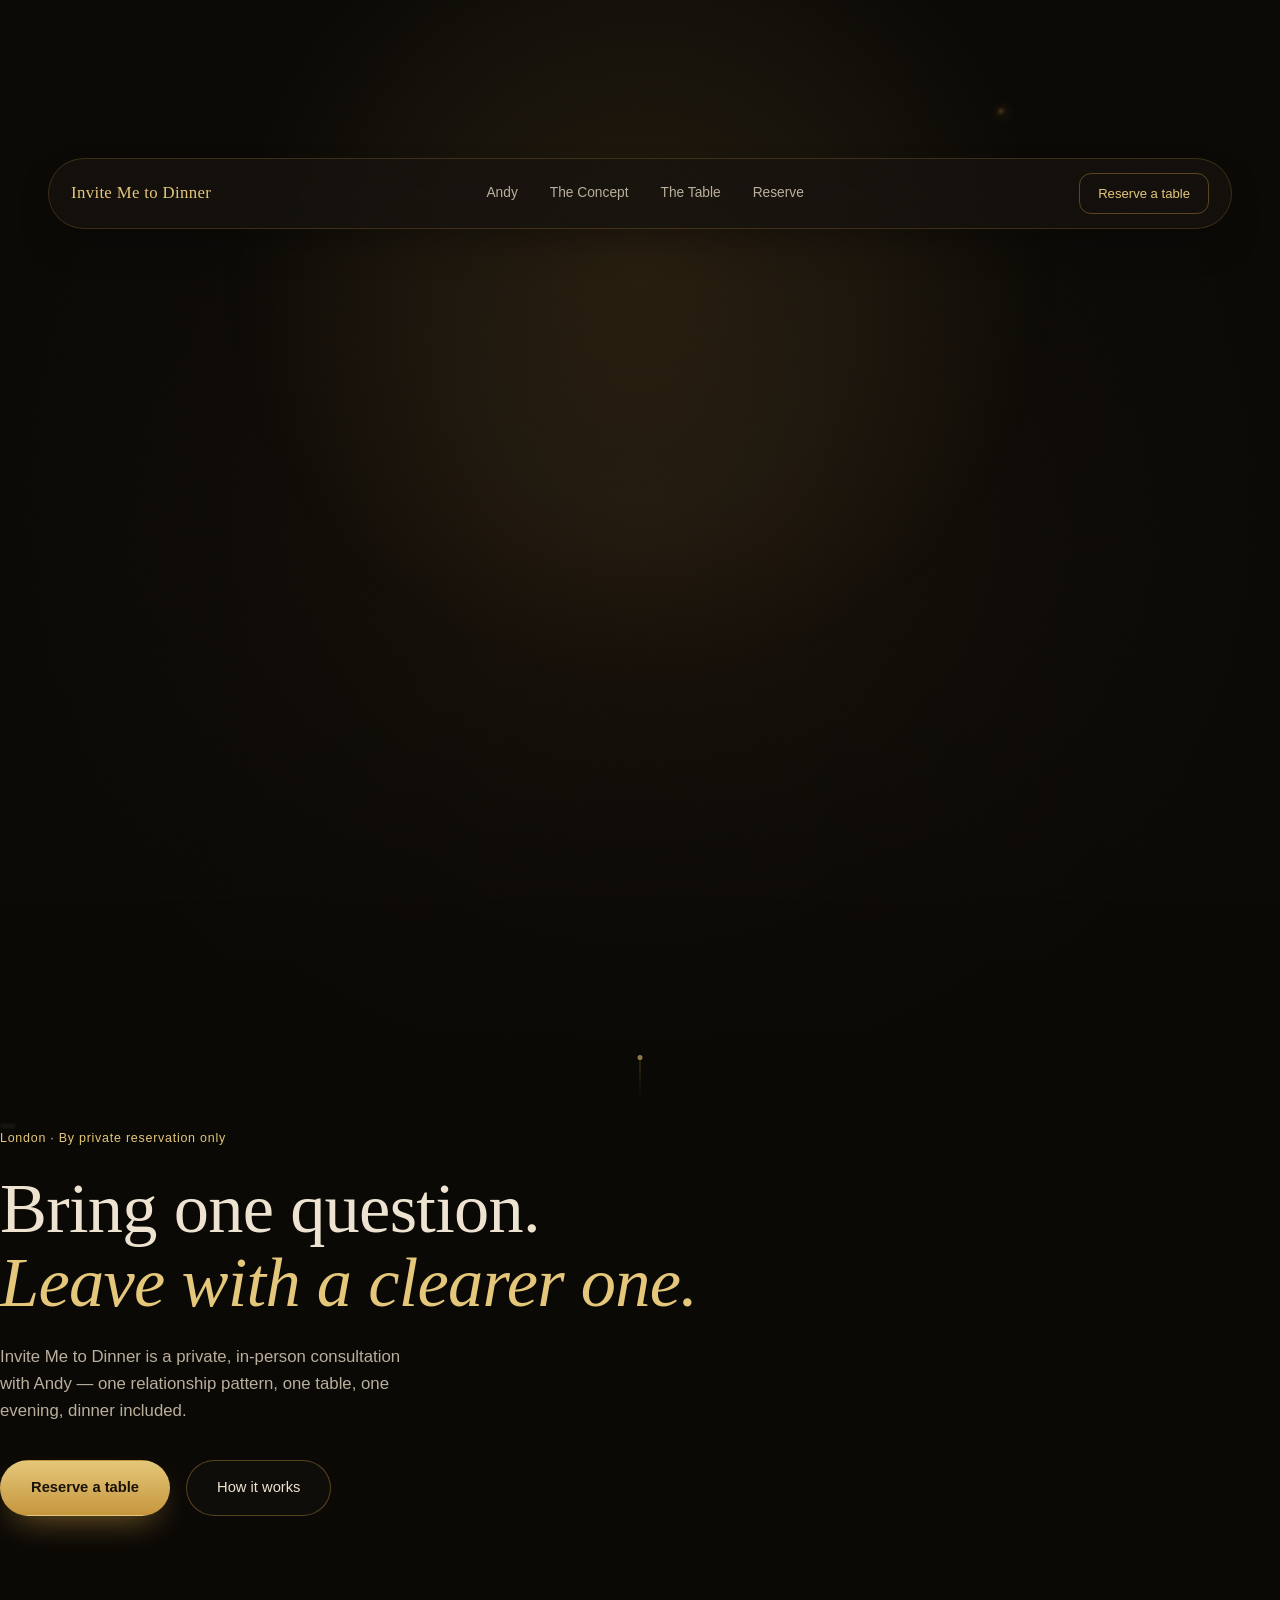
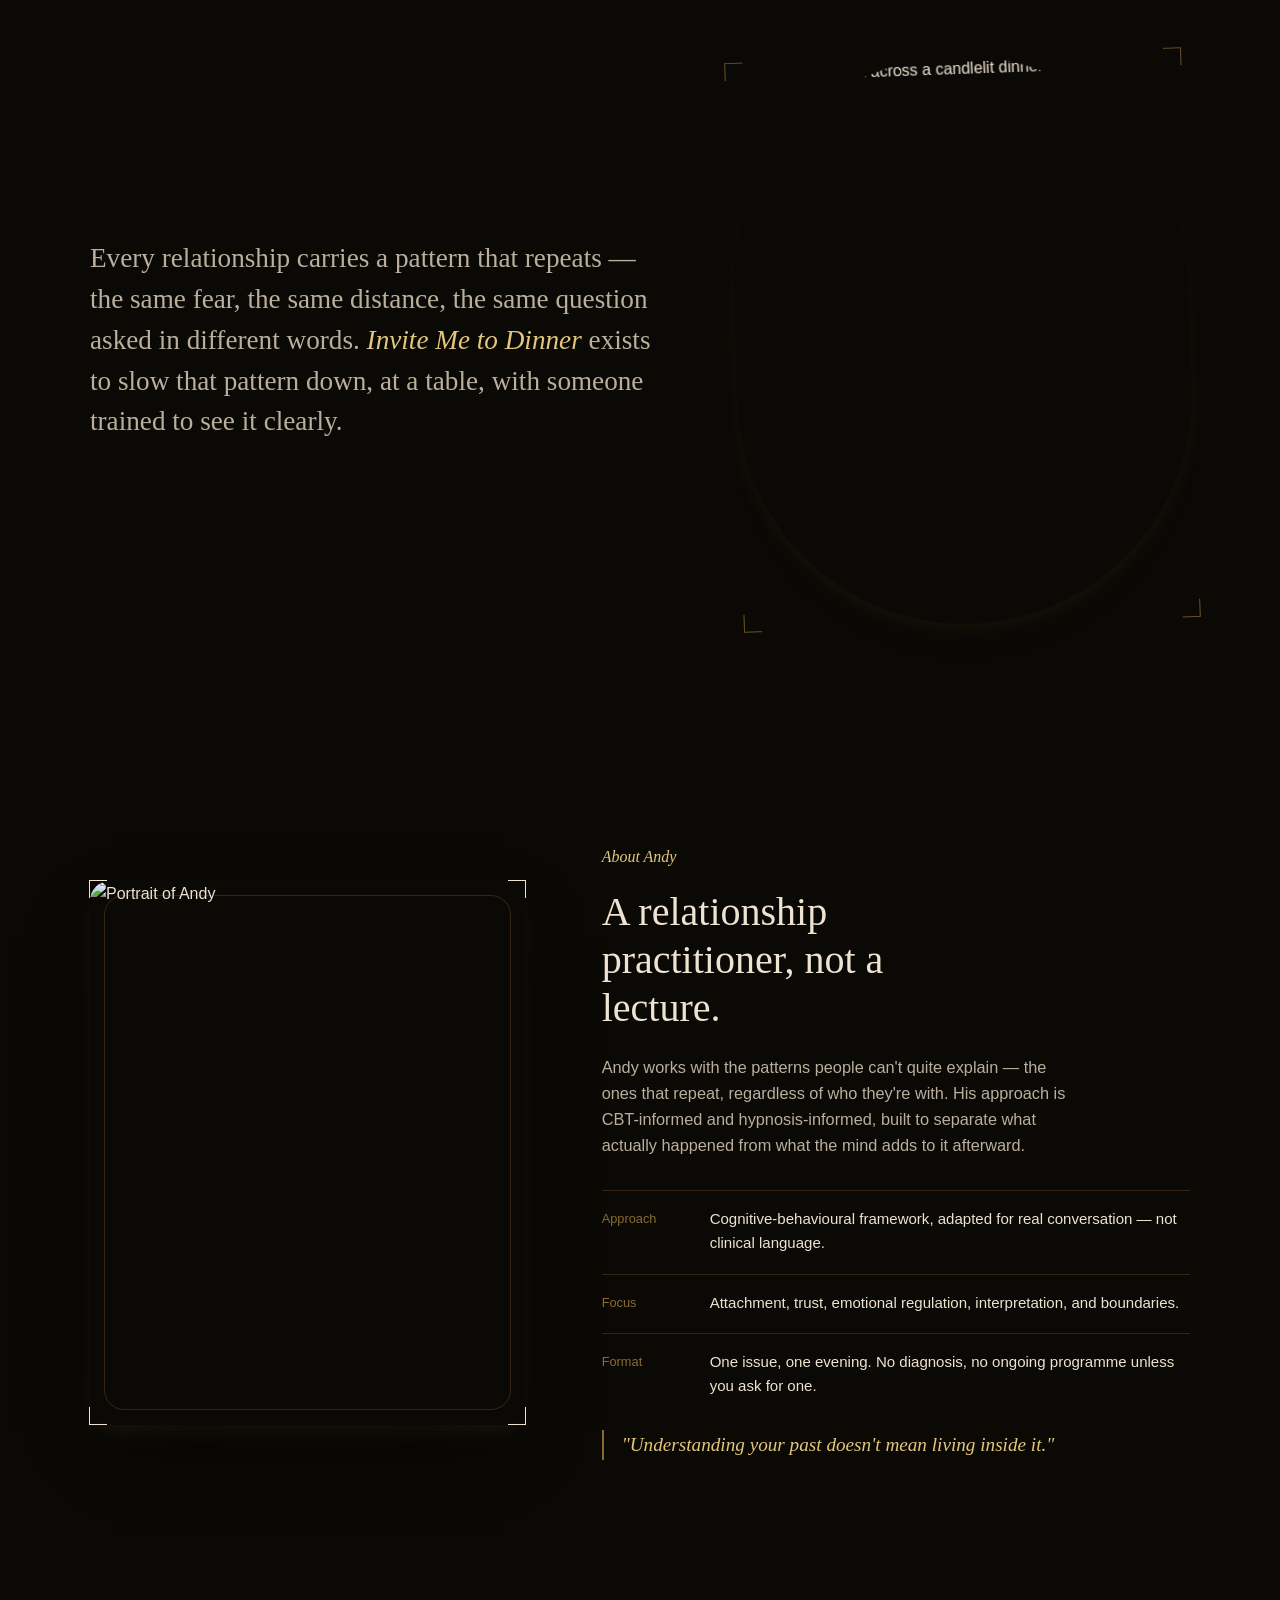
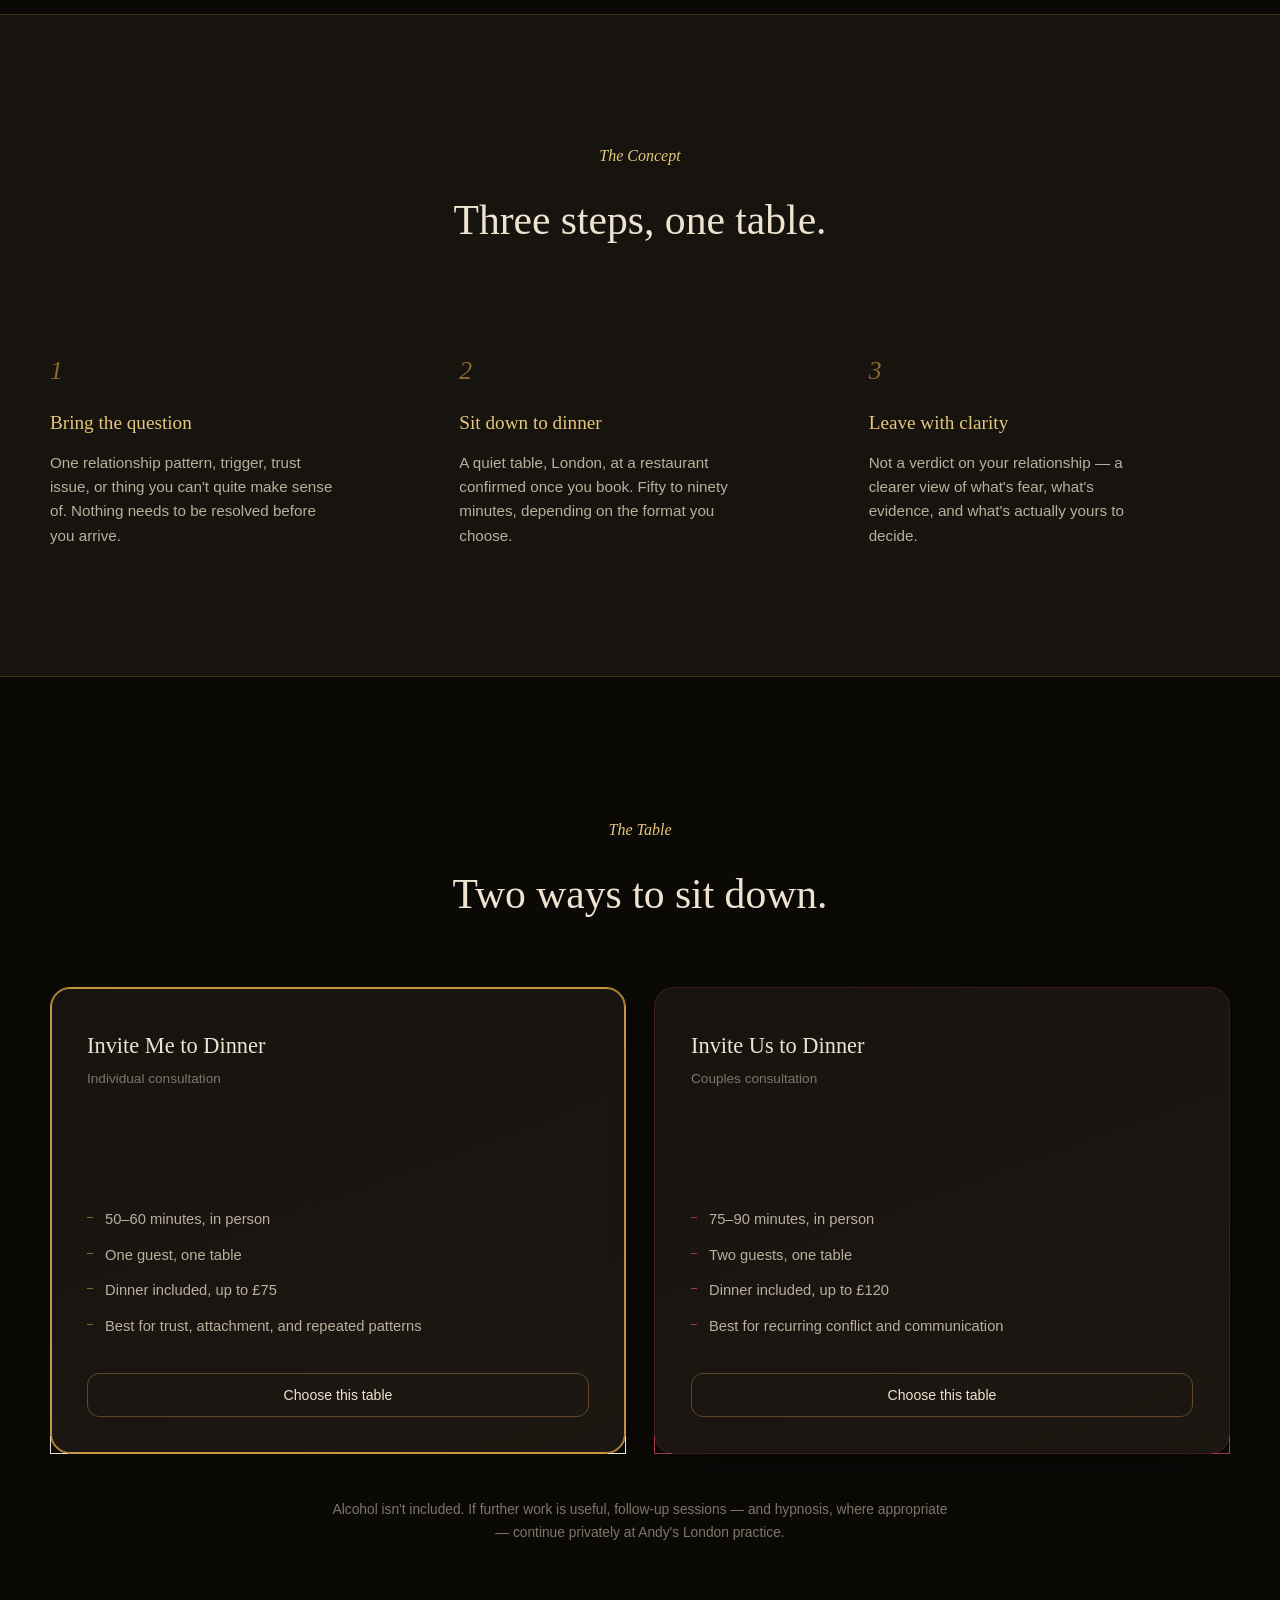
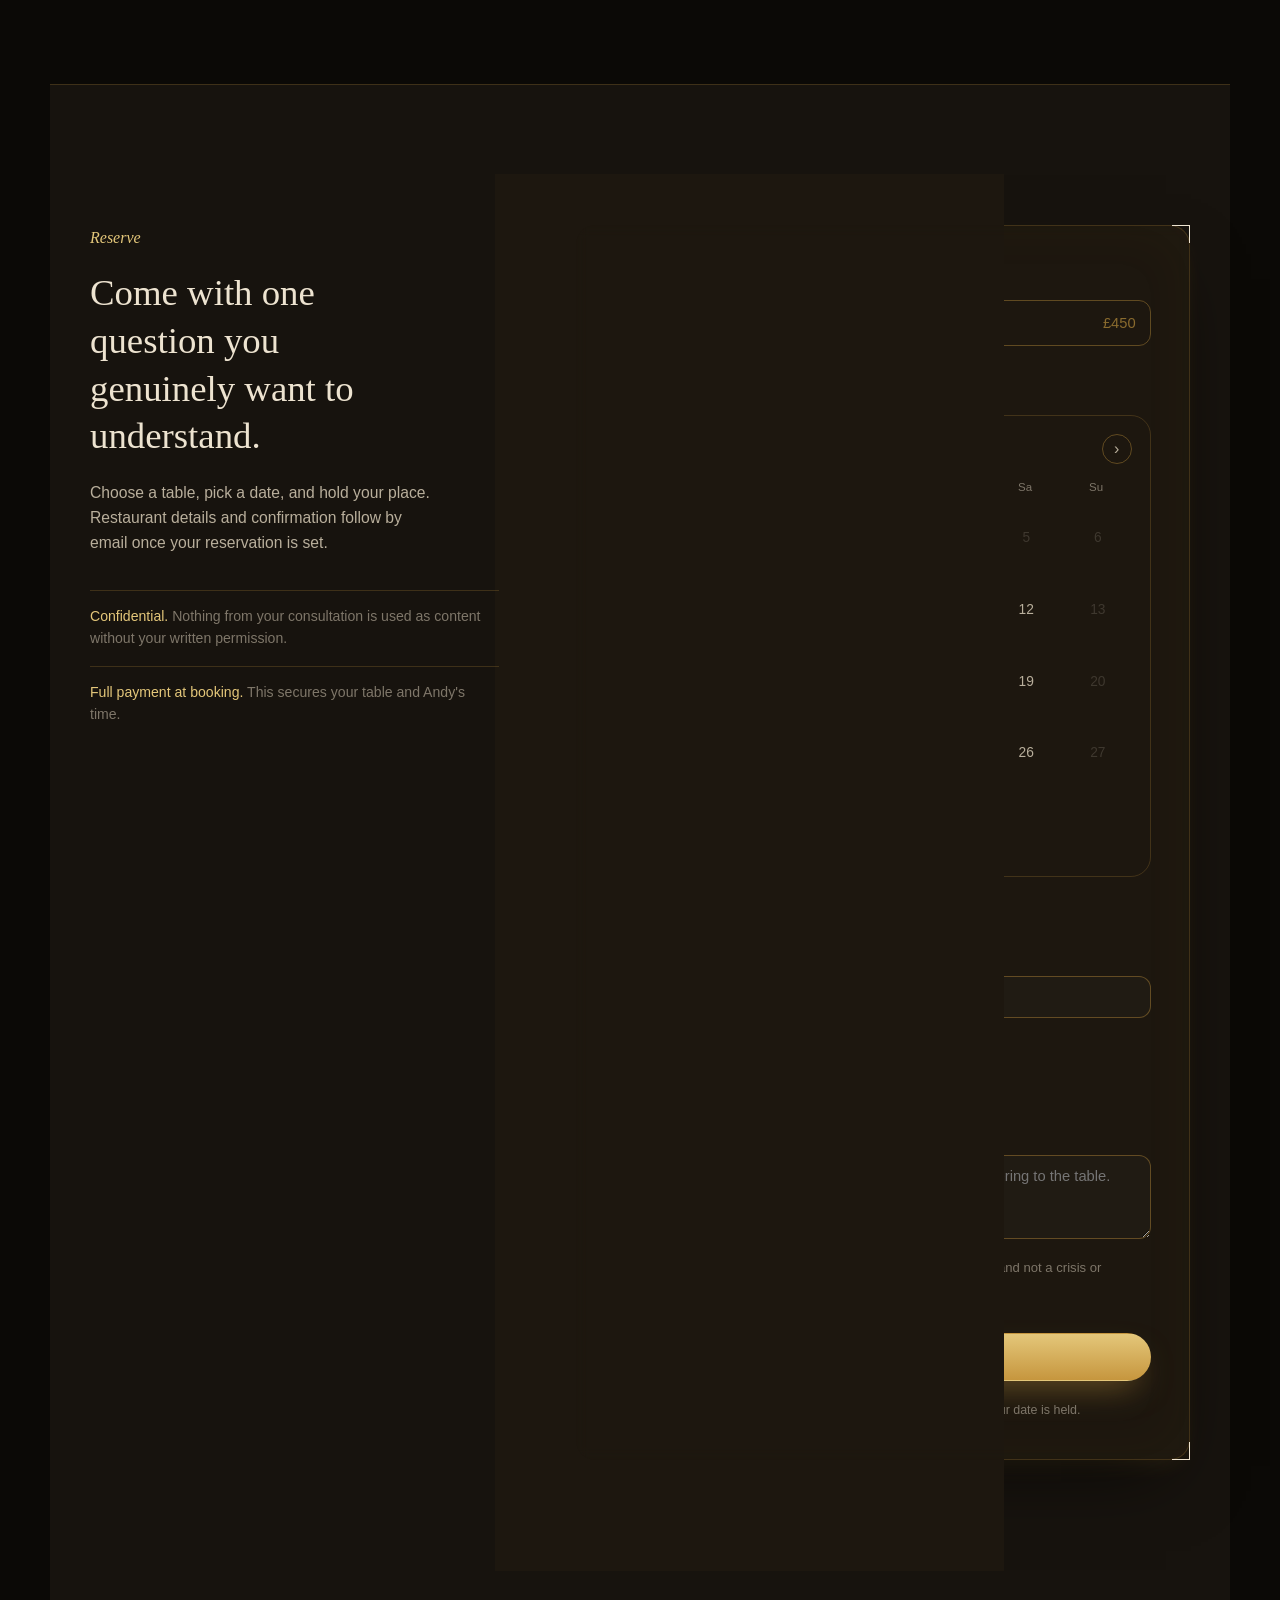
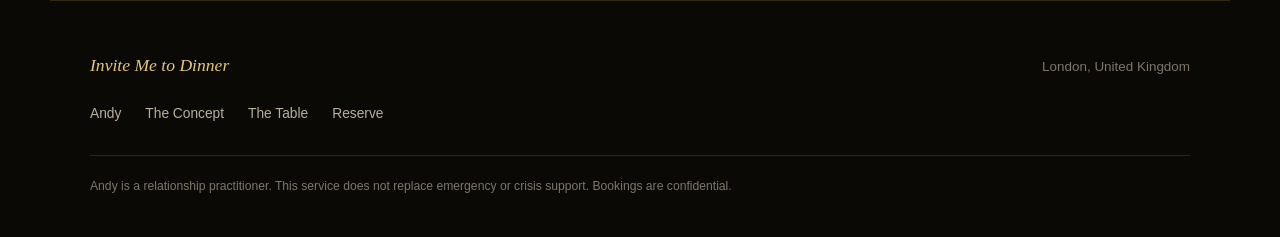
==== commit 63b01445: "Rename index (1).html to index.html" ====
--- a/index.html
+++ b/index.html
@@ -7,7 +7,7 @@
 <meta name="description" content="A private relationship consultation, held over dinner. In person, in London." />
 <link rel="preconnect" href="https://fonts.googleapis.com">
 <link rel="preconnect" href="https://fonts.gstatic.com" crossorigin>
-<link href="https://fonts.googleapis.com/css2?family=Fraunces:ital,opsz,wght@0,9..144,300;0,9..144,400;0,9..144,500;1,9..144,400;1,9..144,500&family=Manrope:wght@400;500;600;700&display=swap" rel="stylesheet">
+<link href="https://fonts.googleapis.com/css2?family=DM+Serif+Display:ital@0;1&family=Fira+Sans:wght@300;400;500&display=swap" rel="stylesheet">
 <link rel="stylesheet" href="styles.css?v=3" />
 <!-- Three.js via CDN import map — no npm, no build step required -->
 <script type="importmap">
@@ -22,6 +22,7 @@
 
 <div class="grain"></div>
 <div class="spotlight" id="spotlight" aria-hidden="true"></div>
+<canvas class="ember-canvas" data-ember aria-hidden="true"></canvas>
 <div class="motes" aria-hidden="true">
   <span></span><span></span><span></span><span></span><span></span><span></span>
 </div>
@@ -39,26 +40,35 @@
 
 <main id="top">
 
-  <!-- HERO -->
+  <!-- HERO — a silent, textless cinematic moment. No copy here on purpose. -->
   <section class="hero" id="hero">
     <canvas id="restaurantScene" class="hero__scene" aria-hidden="true"></canvas>
     <div class="hero__vignette"></div>
-    <div class="hero__content">
-      <p class="hero__kicker">London · By private reservation only</p>
-      <h1 class="hero__title">
-        Bring one question.<br>
-        <em>Leave with a clearer one.</em>
-      </h1>
-      <p class="hero__sub">
-        Invite Me to Dinner is a private, in-person consultation with Andy —
-        one relationship pattern, one table, one evening, dinner included.
-      </p>
-      <div class="hero__actions">
-        <a href="#book" class="btn btn--gold">Reserve a table</a>
-        <a href="#concept" class="btn btn--ghost">How it works</a>
-      </div>
-    </div>
+    <button
+      type="button"
+      id="candleHotspot"
+      class="candle-hotspot"
+      aria-pressed="false"
+      aria-label="Hold near the candle to connect"
+    ></button>
     <div class="hero__scroll" aria-hidden="true"><span></span></div>
+  </section>
+
+  <!-- REVEAL — the pitch, right after the silent opening moment -->
+  <section class="reveal">
+    <p class="hero__kicker">London · By private reservation only</p>
+    <h1 class="hero__title">
+      Bring one question.<br>
+      <em>Leave with a clearer one.</em>
+    </h1>
+    <p class="hero__sub">
+      Invite Me to Dinner is a private, in-person consultation with Andy —
+      one relationship pattern, one table, one evening, dinner included.
+    </p>
+    <div class="hero__actions">
+      <a href="#book" class="btn btn--gold">Reserve a table</a>
+      <a href="#concept" class="btn btn--ghost">How it works</a>
+    </div>
   </section>
 
   <!-- INTRO STRIP -->
@@ -85,9 +95,9 @@
       <span class="corner corner--tl"></span><span class="corner corner--tr"></span>
       <span class="corner corner--bl"></span><span class="corner corner--br"></span>
     </div>
-    <div class="andy__content">
+    <div class="andy__content" data-reveal>
       <p class="eyebrow">About Andy</p>
-      <h2>A relationship practitioner, not a lecture.</h2>
+      <h2 data-reveal-words>A relationship practitioner, not a lecture.</h2>
       <p class="andy__lede">
         Andy works with the patterns people can't quite explain — the ones that repeat,
         regardless of who they're with. His approach is CBT-informed and
@@ -114,21 +124,21 @@
 
   <!-- CONCEPT -->
   <section class="concept" id="concept">
-    <p class="eyebrow eyebrow--center">The Concept</p>
-    <h2 class="concept__title">Three steps, one table.</h2>
+    <p class="eyebrow eyebrow--center" data-reveal>The Concept</p>
+    <h2 class="concept__title" data-reveal-words>Three steps, one table.</h2>
 
     <div class="concept__steps">
-      <div class="step">
+      <div class="step" data-reveal data-reveal-delay="0">
         <span class="step__num">1</span>
         <h3>Bring the question</h3>
         <p>One relationship pattern, trigger, trust issue, or thing you can't quite make sense of. Nothing needs to be resolved before you arrive.</p>
       </div>
-      <div class="step">
+      <div class="step" data-reveal data-reveal-delay="0.12">
         <span class="step__num">2</span>
         <h3>Sit down to dinner</h3>
         <p>A quiet table, London, at a restaurant confirmed once you book. Fifty to ninety minutes, depending on the format you choose.</p>
       </div>
-      <div class="step">
+      <div class="step" data-reveal data-reveal-delay="0.24">
         <span class="step__num">3</span>
         <h3>Leave with clarity</h3>
         <p>Not a verdict on your relationship — a clearer view of what's fear, what's evidence, and what's actually yours to decide.</p>
@@ -138,11 +148,11 @@
 
   <!-- OFFERINGS -->
   <section class="offerings" id="offerings">
-    <p class="eyebrow eyebrow--center">The Table</p>
-    <h2 class="offerings__title">Two ways to sit down.</h2>
+    <p class="eyebrow eyebrow--center" data-reveal>The Table</p>
+    <h2 class="offerings__title" data-reveal-words>Two ways to sit down.</h2>
 
     <div class="offer-grid">
-      <article class="offer offer--individual" data-offer="individual">
+      <article class="offer offer--individual" data-offer="individual" data-reveal>
         <span class="corner corner--tl"></span><span class="corner corner--tr"></span>
         <span class="corner corner--bl"></span><span class="corner corner--br"></span>
         <div class="offer__head">
@@ -159,7 +169,7 @@
         <button class="offer__btn" data-select="individual">Choose this table</button>
       </article>
 
-      <article class="offer offer--couple" data-offer="couple">
+      <article class="offer offer--couple" data-offer="couple" data-reveal data-reveal-delay="0.12">
         <span class="corner corner--tl"></span><span class="corner corner--tr"></span>
         <span class="corner corner--bl"></span><span class="corner corner--br"></span>
         <div class="offer__head">
@@ -185,7 +195,7 @@
 
   <!-- BOOKING -->
   <section class="book" id="book">
-    <div class="book__intro">
+    <div class="book__intro" data-reveal>
       <p class="eyebrow">Reserve</p>
       <h2>Come with one question you genuinely want to understand.</h2>
       <p class="book__sub">
@@ -304,6 +314,8 @@
 </footer>
 
 <script src="script.js"></script>
+<script src="ember-canvas.js"></script>
+<script src="reveal.js"></script>
 <script type="module" src="restaurant-scene.js"></script>
 </body>
 </html>
--- a/styles.css
+++ b/styles.css
@@ -1,5 +1,5 @@
 /* ===========================================================
-   INVITE ME TO DINNER â€” Design tokens
+   INVITE ME TO DINNER — Design tokens
    =========================================================== */
 :root{
   --void:        #0B0906;
@@ -20,9 +20,13 @@
   --sans:  "Manrope", -apple-system, BlinkMacSystemFont, "Segoe UI", sans-serif;
 
   --container: 1180px;
-  --radius-sm: 3px;
-  --radius-md: 6px;
+  --radius-sm: 12px;
+  --radius-md: 20px;
+  --radius-lg: 999px;
   --ease: cubic-bezier(.22,1,.36,1);
+  --shadow-float: 0 30px 70px -24px rgba(0,0,0,0.65), 0 10px 26px -12px rgba(198,150,62,0.22);
+  --shadow-soft: 0 18px 44px -20px rgba(0,0,0,0.55);
+  --glow-gold: 0 0 18px rgba(198,150,62,0.5), 0 0 44px rgba(198,150,62,0.18);
 }
 
 *{ box-sizing: border-box; }
@@ -54,43 +58,70 @@
 }
 
 /* ===========================================================
-   Ambient texture â€” grain + drifting bokeh
+   Ambient texture — grain, cursor-reactive spotlight, drifting motes
    =========================================================== */
 .grain{
   position: fixed; inset:0; pointer-events:none; z-index: 500;
   opacity: 0.035; mix-blend-mode: overlay;
   background-image: url("data:image/svg+xml,%3Csvg xmlns='http://www.w3.org/2000/svg' width='120' height='120'%3E%3Cfilter id='n'%3E%3CfeTurbulence type='fractalNoise' baseFrequency='0.9' numOctaves='2' stitchTiles='stitch'/%3E%3C/filter%3E%3Crect width='100%25' height='100%25' filter='url(%23n)'/%3E%3C/svg%3E");
 }
-.bokeh{ position: fixed; inset:0; pointer-events:none; z-index:0; overflow:hidden; }
-.bokeh span{
+
+/* A soft neon glow that follows the cursor — the "alive" light of the page */
+.spotlight{
+  position: fixed; inset:0; pointer-events:none; z-index: 1;
+  background: radial-gradient(600px circle at var(--sx, 50%) var(--sy, 30%),
+    rgba(198,150,62,0.12), rgba(230,190,110,0.05) 40%, transparent 70%);
+  transition: background-position .1s linear;
+}
+
+.motes{ position: fixed; inset:0; pointer-events:none; z-index:0; overflow:hidden; }
+.motes span{
   position:absolute; border-radius:50%;
-  background: radial-gradient(circle at 35% 35%, rgba(230,190,110,0.55), rgba(198,150,62,0) 70%);
   filter: blur(1px);
-  animation: drift 34s linear infinite;
-  opacity: 0.5;
-}
-.bokeh span:nth-child(1){ width:120px; height:120px; left:8%;  top:70%; animation-duration: 38s; }
-.bokeh span:nth-child(2){ width:60px;  height:60px;  left:22%; top:20%; animation-duration: 27s; animation-delay:-6s; }
-.bokeh span:nth-child(3){ width:180px; height:180px; left:78%; top:12%; animation-duration: 44s; animation-delay:-14s; }
-.bokeh span:nth-child(4){ width:80px;  height:80px;  left:88%; top:60%; animation-duration: 31s; animation-delay:-3s; }
-.bokeh span:nth-child(5){ width:40px;  height:40px;  left:50%; top:85%; animation-duration: 22s; animation-delay:-9s; }
-.bokeh span:nth-child(6){ width:100px; height:100px; left:60%; top:45%; animation-duration: 36s; animation-delay:-20s; }
+  animation: drift 30s linear infinite;
+  opacity: 0.55;
+}
+.motes span:nth-child(odd){
+  background: radial-gradient(circle at 35% 35%, rgba(198,150,62,0.7), rgba(198,150,62,0) 70%);
+  box-shadow: 0 0 12px rgba(198,150,62,0.5);
+}
+.motes span:nth-child(even){
+  background: radial-gradient(circle at 35% 35%, rgba(122,36,48,0.6), rgba(122,36,48,0) 70%);
+  box-shadow: 0 0 12px rgba(122,36,48,0.4);
+}
+.motes span:nth-child(1){ width:6px;  height:6px;  left:8%;  top:70%; animation-duration: 26s; }
+.motes span:nth-child(2){ width:4px;  height:4px;  left:22%; top:20%; animation-duration: 19s; animation-delay:-6s; }
+.motes span:nth-child(3){ width:8px;  height:8px;  left:78%; top:12%; animation-duration: 32s; animation-delay:-14s; }
+.motes span:nth-child(4){ width:5px;  height:5px;  left:88%; top:60%; animation-duration: 23s; animation-delay:-3s; }
+.motes span:nth-child(5){ width:3px;  height:3px;  left:50%; top:85%; animation-duration: 17s; animation-delay:-9s; }
+.motes span:nth-child(6){ width:7px;  height:7px;  left:60%; top:45%; animation-duration: 28s; animation-delay:-20s; }
 @keyframes drift{
   0%{   transform: translate3d(0,0,0) scale(1); }
-  50%{  transform: translate3d(18px,-26px,0) scale(1.08); }
+  50%{  transform: translate3d(24px,-60px,0) scale(1.15); }
   100%{ transform: translate3d(0,0,0) scale(1); }
 }
 
+/* HUD corner brackets — reusable structural accent for cyber panels.
+   Base .corner is unscoped so it works inside any positioned parent. */
+.corner{ position:absolute; width:18px; height:18px; border-color: var(--gold-dim); pointer-events:none; }
+.corner--tl{ top:-1px; left:-1px; border-top:1px solid; border-left:1px solid; }
+.corner--tr{ top:-1px; right:-1px; border-top:1px solid; border-right:1px solid; }
+.corner--bl{ bottom:-1px; left:-1px; border-bottom:1px solid; border-left:1px solid; }
+.corner--br{ bottom:-1px; right:-1px; border-bottom:1px solid; border-right:1px solid; }
+
 /* ===========================================================
    Nav
    =========================================================== */
 .nav{
-  position: sticky; top:0; z-index: 100;
+  position: sticky; top: 16px; z-index: 100;
   display:flex; align-items:center; justify-content:space-between;
-  padding: 20px clamp(20px, 5vw, 64px);
-  background: linear-gradient(180deg, rgba(11,9,6,0.92), rgba(11,9,6,0.72));
-  backdrop-filter: blur(10px);
-  border-bottom: 1px solid var(--line);
+  padding: 14px 22px;
+  margin: 0 clamp(16px, 4vw, 48px);
+  background: rgba(23,19,14,0.72);
+  backdrop-filter: blur(16px);
+  border: 1px solid var(--line);
+  border-radius: var(--radius-lg);
+  box-shadow: var(--shadow-soft);
 }
 .nav__mark{ font-family: var(--serif); font-size: 1.05rem; letter-spacing: 0.02em; color: var(--gold-soft); }
 .nav__links{ display:flex; gap: 32px; }
@@ -111,22 +142,23 @@
   position: relative; min-height: 100svh;
   display:flex; align-items:flex-end;
   overflow:hidden;
-}
-.hero__media{
+  background: radial-gradient(ellipse at 50% 30%, #1c140b 0%, #0B0906 70%);
+}
+
+/* The live Three.js restaurant scene — candle, glasses, floating bokeh */
+.hero__scene{
   position:absolute; inset:0; z-index:0;
-  transform: translateZ(0);
-}
-.hero__media img{
-  width:100%; height:100%; object-fit: cover; object-position: 50% 22%;
-  transform: scale(1.08);
-  will-change: transform;
-}
+  width:100%; height:100%;
+}
+
 .hero__vignette{
-  position:absolute; inset:0;
+  position:absolute; inset:0; z-index:0;
   background:
-    linear-gradient(0deg, rgba(11,9,6,0.96) 4%, rgba(11,9,6,0.5) 42%, rgba(11,9,6,0.35) 65%, rgba(11,9,6,0.55) 100%),
-    linear-gradient(90deg, rgba(11,9,6,0.55) 0%, rgba(11,9,6,0) 40%, rgba(11,9,6,0) 60%, rgba(11,9,6,0.35) 100%);
-}
+    linear-gradient(0deg, rgba(11,9,6,0.92) 6%, rgba(11,9,6,0.25) 46%, rgba(11,9,6,0.15) 65%, rgba(11,9,6,0.45) 100%),
+    linear-gradient(90deg, rgba(11,9,6,0.4) 0%, rgba(11,9,6,0) 40%, rgba(11,9,6,0) 60%, rgba(11,9,6,0.3) 100%);
+  pointer-events:none;
+}
+
 .hero__content{
   position:relative; z-index:1;
   padding: 0 clamp(20px, 6vw, 80px) clamp(56px, 9vw, 108px);
@@ -173,33 +205,54 @@
 }
 @keyframes scrolldot{ 0%{ top:0; opacity:1;} 90%{ opacity:0; } 100%{ top:40px; opacity:0; } }
 
-/* Buttons */
+/* Buttons — softer, floating, Figma-style depth */
 .btn{
   display:inline-flex; align-items:center; justify-content:center; gap:8px;
-  padding: 15px 30px; font-size: 0.92rem; border-radius: var(--radius-sm);
+  padding: 15px 30px; font-size: 0.92rem; border-radius: var(--radius-lg);
   border: 1px solid transparent; transition: transform .3s var(--ease), background .3s var(--ease), border-color .3s var(--ease), box-shadow .3s var(--ease);
 }
 .btn--gold{
   background: linear-gradient(180deg, var(--gold-soft), var(--gold));
   color: #1A1206; font-weight: 600;
-}
-.btn--gold:hover{ transform: translateY(-1px); box-shadow: 0 10px 26px -10px rgba(198,150,62,0.55); }
-.btn--ghost{ border-color: var(--line-strong); color: var(--cream); }
-.btn--ghost:hover{ border-color: var(--gold); color: var(--gold-soft); }
+  box-shadow: 0 14px 34px -14px rgba(198,150,62,0.7);
+}
+.btn--gold:hover{ transform: translateY(-2px); box-shadow: 0 18px 40px -12px rgba(198,150,62,0.8); }
+.btn--ghost{ border-color: var(--line-strong); color: var(--cream); backdrop-filter: blur(6px); background: rgba(255,255,255,0.02); }
+.btn--ghost:hover{ border-color: var(--gold); color: var(--gold-soft); transform: translateY(-2px); }
 .btn--full{ width:100%; }
 
 /* ===========================================================
-   Intro strip
+   Intro strip — floating glass card holds the dinner photo
    =========================================================== */
 .intro{
-  max-width: 820px; margin: 0 auto; padding: clamp(80px, 11vw, 140px) clamp(20px, 6vw, 40px);
-  text-align:center;
+  max-width: var(--container); margin: 0 auto; padding: clamp(80px, 11vw, 140px) clamp(20px, 6vw, 40px);
+  display:grid; grid-template-columns: 1fr 0.8fr; gap: clamp(40px, 6vw, 80px);
+  align-items:center;
 }
 .intro p{
   font-family: var(--serif); font-size: clamp(1.3rem, 2.4vw, 1.7rem); line-height: 1.5;
   color: var(--cream-dim); font-weight: 300;
 }
 .intro__accent{ color: var(--gold-soft); font-style: italic; }
+.intro__photo{
+  position: relative; perspective: 1200px;
+  transform: rotate(-2deg);
+  transition: transform .4s var(--ease);
+}
+.intro__photo:hover{ transform: rotate(0deg) translateY(-6px); }
+.intro__photo img{
+  width:100%; aspect-ratio: 4/5; object-fit: cover; object-position: 50% 30%;
+  border-radius: var(--radius-lg);
+  box-shadow: var(--shadow-float);
+  transform-style: preserve-3d;
+  transition: transform .25s var(--ease);
+  will-change: transform;
+}
+.intro__photo .corner{ border-color: rgba(198,150,62,0.5); }
+@media (max-width: 860px){
+  .intro{ grid-template-columns: 1fr; }
+  .intro__photo{ order:-1; max-width: 320px; margin: 0 auto; }
+}
 
 /* ===========================================================
    About Andy
@@ -217,6 +270,7 @@
 .andy__portrait img{
   width:100%; aspect-ratio: 4/5; object-fit: cover; object-position: 50% 18%;
   border-radius: var(--radius-md);
+  box-shadow: var(--shadow-float);
   transform-style: preserve-3d;
   transition: transform .25s var(--ease);
   will-change: transform;
@@ -283,6 +337,7 @@
   position:relative; padding: 40px 36px 36px;
   border: 1px solid var(--line); border-radius: var(--radius-md);
   background: linear-gradient(160deg, var(--panel), var(--panel-2));
+  box-shadow: var(--shadow-soft);
   transition: transform .35s var(--ease), border-color .35s var(--ease), box-shadow .35s var(--ease);
   transform-style: preserve-3d;
 }
@@ -332,12 +387,15 @@
 .book__policy strong{ color: var(--gold-soft); font-weight: 500; }
 
 .book__panel{
-  background: rgba(237,227,208,0.03);
+  position: relative;
+  background: rgba(198,150,62,0.035);
   border: 1px solid var(--line); border-radius: var(--radius-md);
   padding: clamp(24px, 3vw, 40px);
   backdrop-filter: blur(6px);
   display:flex; flex-direction:column; gap: 34px;
-}
+  box-shadow: var(--shadow-float), inset 0 0 60px rgba(198,150,62,0.04);
+}
+.offer--couple .corner{ border-color: var(--wine-soft); }
 .panel-label{ font-size: 0.82rem; color: var(--gold-dim); margin-bottom: 14px; letter-spacing: 0.01em; }
 .panel-label--sm{ margin-top: 18px; }
 
@@ -416,6 +474,7 @@
   max-width: 440px; width:100%;
   background: var(--panel-2); border: 1px solid var(--line-strong); border-radius: var(--radius-md);
   padding: 40px 34px; text-align:center;
+  box-shadow: var(--shadow-float);
   animation: confirmIn .5s var(--ease) forwards;
 }
 @keyframes confirmIn{ from{ opacity:0; transform: translateY(16px) scale(.98);} to{ opacity:1; transform: translateY(0) scale(1);} }
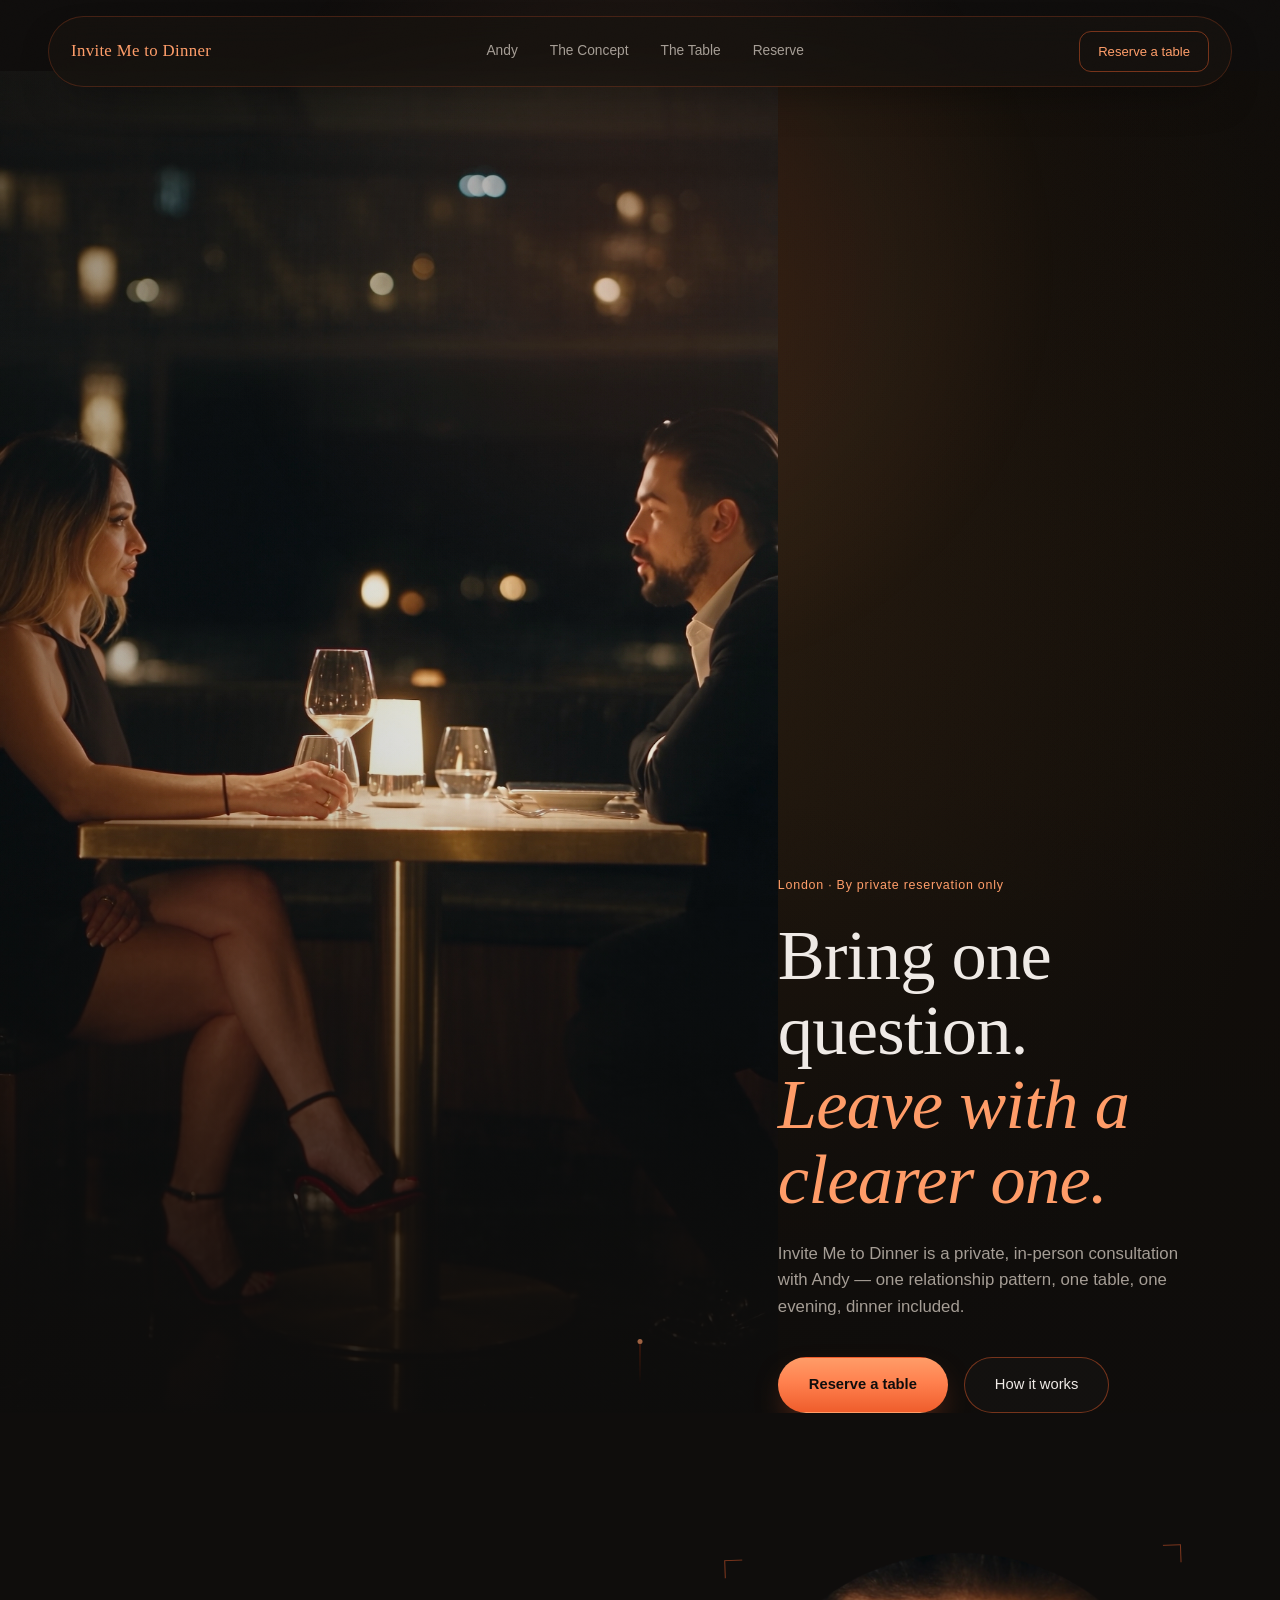
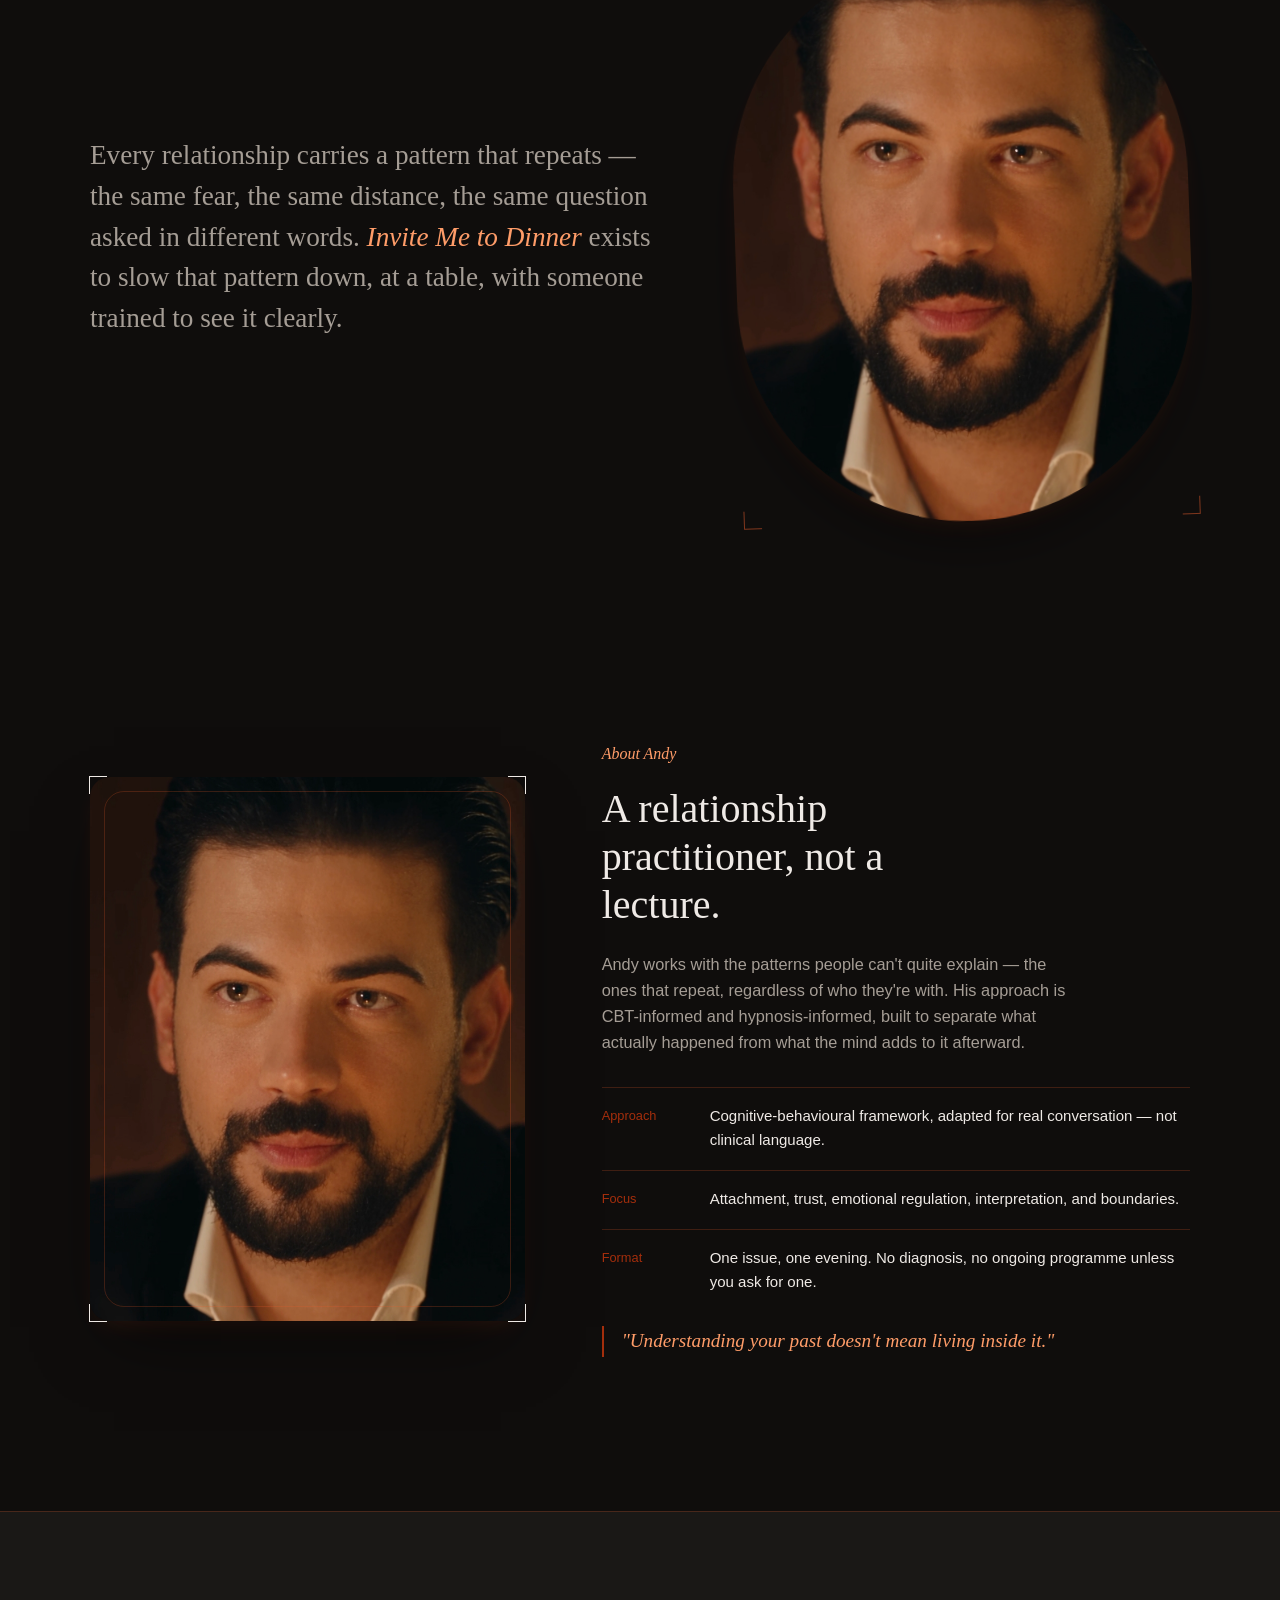
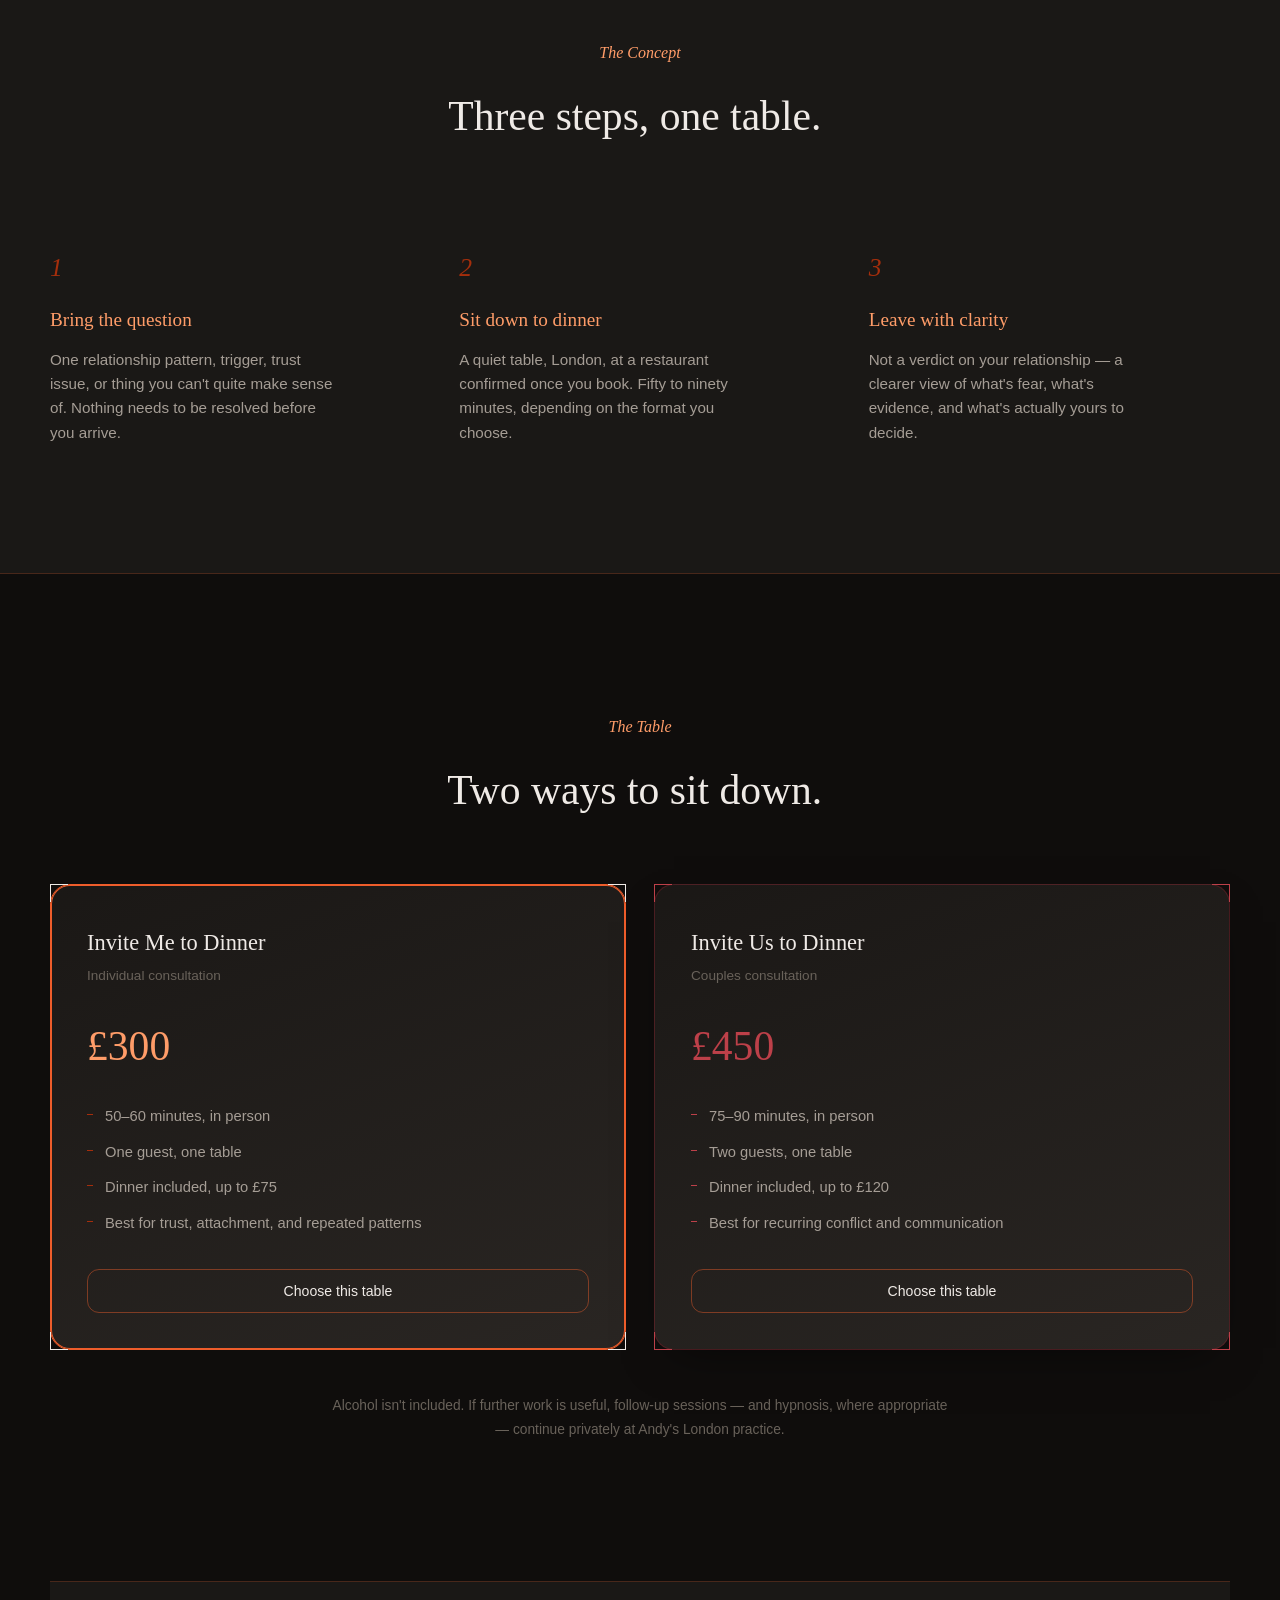
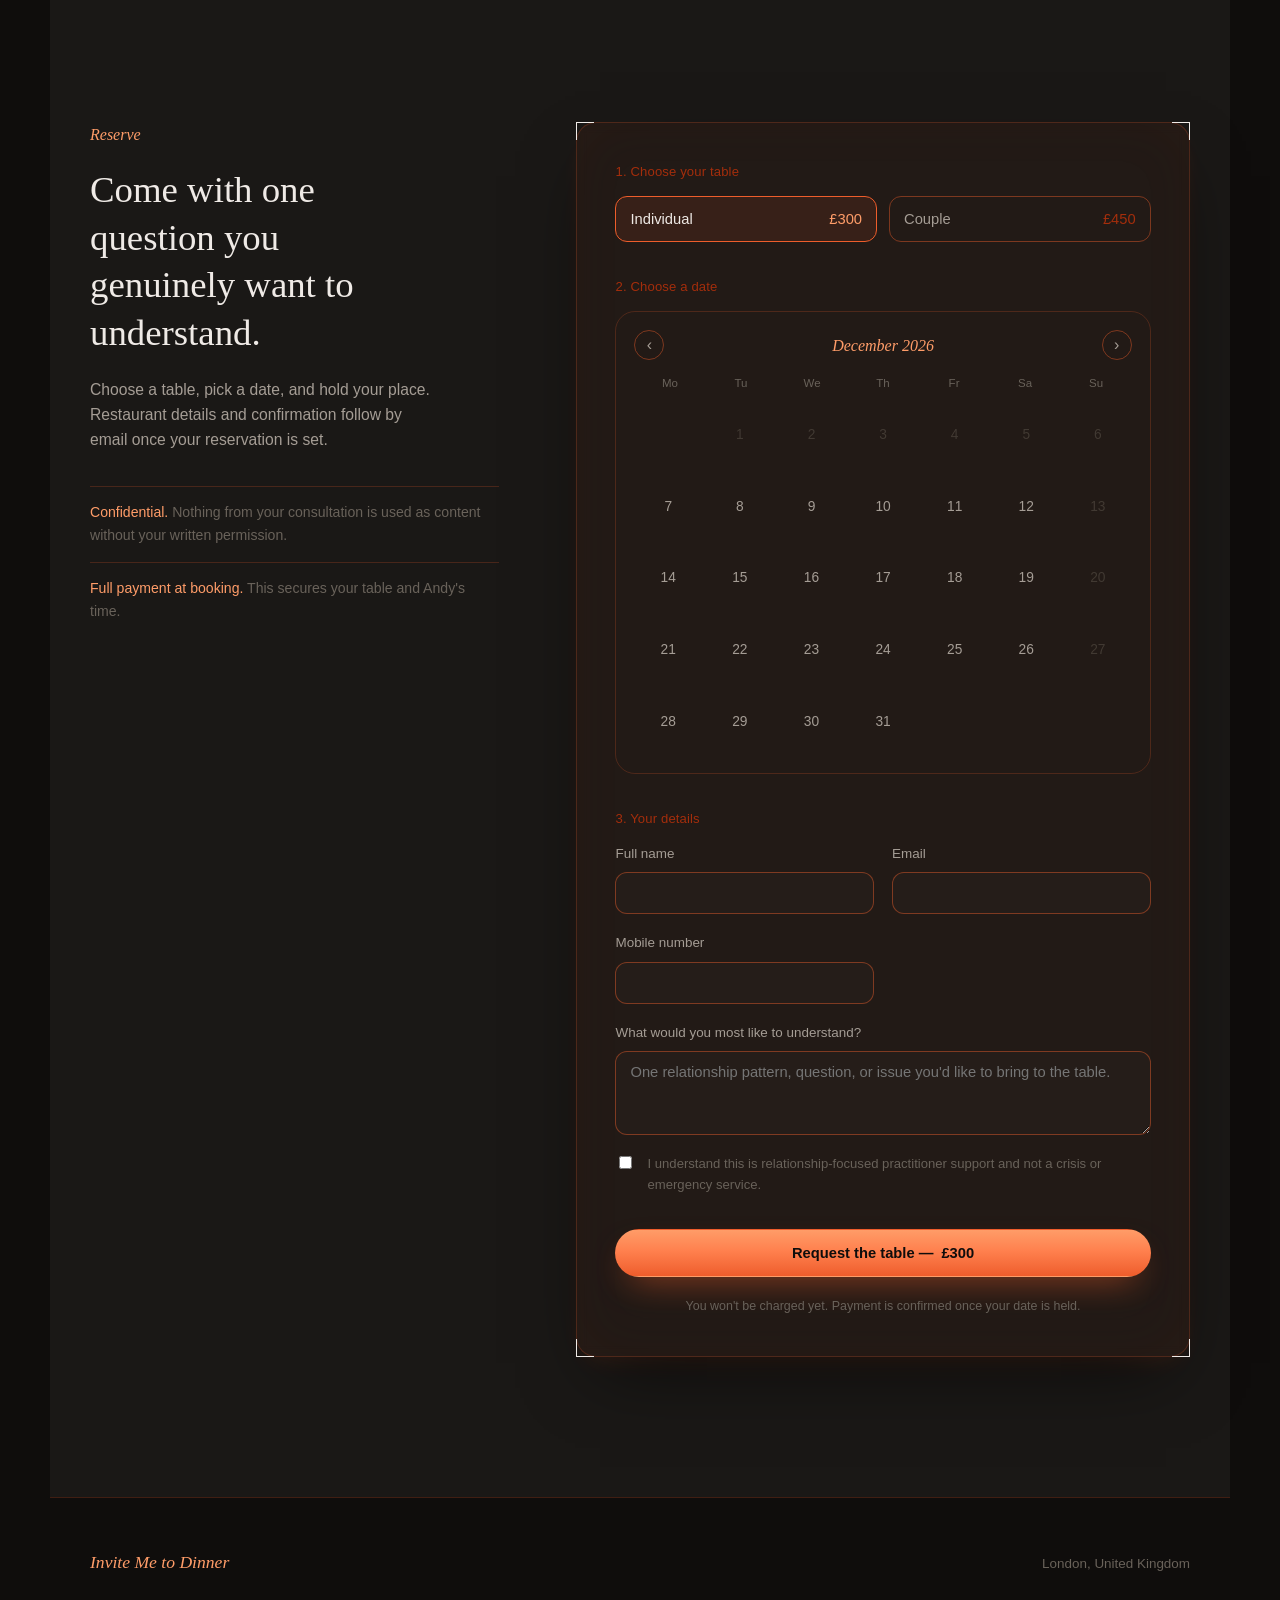
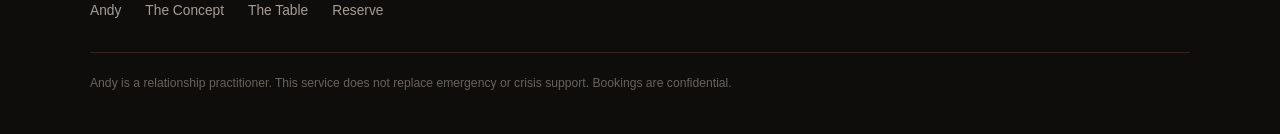
==== commit dd30c35b: "Rename index (2).html to index.html" ====
--- a/index.html
+++ b/index.html
@@ -9,14 +9,6 @@
 <link rel="preconnect" href="https://fonts.gstatic.com" crossorigin>
 <link href="https://fonts.googleapis.com/css2?family=DM+Serif+Display:ital@0;1&family=Fira+Sans:wght@300;400;500&display=swap" rel="stylesheet">
 <link rel="stylesheet" href="styles.css?v=3" />
-<!-- Three.js via CDN import map — no npm, no build step required -->
-<script type="importmap">
-{
-  "imports": {
-    "three": "https://cdn.jsdelivr.net/npm/three@0.160.0/build/three.module.js"
-  }
-}
-</script>
 </head>
 <body>
 
@@ -40,35 +32,28 @@
 
 <main id="top">
 
-  <!-- HERO — a silent, textless cinematic moment. No copy here on purpose. -->
+  <!-- HERO — full-bleed photo with scroll parallax -->
   <section class="hero" id="hero">
-    <canvas id="restaurantScene" class="hero__scene" aria-hidden="true"></canvas>
+    <div class="hero__media" id="heroMedia">
+      <img src="images/hero-dinner.jpg" alt="Andy and a guest across a candlelit dinner table at night" />
+    </div>
     <div class="hero__vignette"></div>
-    <button
-      type="button"
-      id="candleHotspot"
-      class="candle-hotspot"
-      aria-pressed="false"
-      aria-label="Hold near the candle to connect"
-    ></button>
+    <div class="hero__content">
+      <p class="hero__kicker">London · By private reservation only</p>
+      <h1 class="hero__title">
+        Bring one question.<br>
+        <em>Leave with a clearer one.</em>
+      </h1>
+      <p class="hero__sub">
+        Invite Me to Dinner is a private, in-person consultation with Andy —
+        one relationship pattern, one table, one evening, dinner included.
+      </p>
+      <div class="hero__actions">
+        <a href="#book" class="btn btn--gold">Reserve a table</a>
+        <a href="#concept" class="btn btn--ghost">How it works</a>
+      </div>
+    </div>
     <div class="hero__scroll" aria-hidden="true"><span></span></div>
-  </section>
-
-  <!-- REVEAL — the pitch, right after the silent opening moment -->
-  <section class="reveal">
-    <p class="hero__kicker">London · By private reservation only</p>
-    <h1 class="hero__title">
-      Bring one question.<br>
-      <em>Leave with a clearer one.</em>
-    </h1>
-    <p class="hero__sub">
-      Invite Me to Dinner is a private, in-person consultation with Andy —
-      one relationship pattern, one table, one evening, dinner included.
-    </p>
-    <div class="hero__actions">
-      <a href="#book" class="btn btn--gold">Reserve a table</a>
-      <a href="#concept" class="btn btn--ghost">How it works</a>
-    </div>
   </section>
 
   <!-- INTRO STRIP -->
@@ -81,7 +66,7 @@
       </p>
     </div>
     <div class="intro__photo" id="introPhoto">
-      <img src="images/hero-dinner.jpg" alt="Andy and a guest across a candlelit dinner table at night" />
+      <img src="images/andy-portrait.jpg" alt="Andy, portrait" />
       <span class="corner corner--tl"></span><span class="corner corner--tr"></span>
       <span class="corner corner--bl"></span><span class="corner corner--br"></span>
     </div>
@@ -316,6 +301,5 @@
 <script src="script.js"></script>
 <script src="ember-canvas.js"></script>
 <script src="reveal.js"></script>
-<script type="module" src="restaurant-scene.js"></script>
 </body>
 </html>
--- a/styles.css
+++ b/styles.css
@@ -2,31 +2,31 @@
    INVITE ME TO DINNER — Design tokens
    =========================================================== */
 :root{
-  --void:        #0B0906;
-  --panel:       #17130E;
-  --panel-2:     #1D1712;
-  --line:        rgba(198,150,62,0.22);
-  --line-strong: rgba(198,150,62,0.4);
-  --gold:        #C6963E;
-  --gold-soft:   #E4C77A;
-  --gold-dim:    #8A6B2E;
-  --wine:        #7A2430;
-  --wine-soft:   #9C3A46;
-  --cream:       #EDE3D0;
-  --cream-dim:   #B9AF9C;
-  --cream-faint: #7E7669;
-
-  --serif: "Fraunces", "Iowan Old Style", "Palatino Linotype", serif;
-  --sans:  "Manrope", -apple-system, BlinkMacSystemFont, "Segoe UI", sans-serif;
+  --void:        oklch(0.16 0.004 60);
+  --panel:       oklch(0.21 0.006 60);
+  --panel-2:     oklch(0.27 0.008 60);
+  --gold:        oklch(0.66 0.19 38);
+  --gold-soft:   oklch(0.80 0.15 45);
+  --gold-dim:    oklch(0.48 0.16 35);
+  --wine:        oklch(0.42 0.14 20);
+  --wine-soft:   oklch(0.55 0.16 20);
+  --cream:       oklch(0.94 0.008 70);
+  --cream-dim:   oklch(0.70 0.015 70);
+  --cream-faint: oklch(0.50 0.015 70);
+  --line:        color-mix(in oklab, var(--gold) 22%, transparent);
+  --line-strong: color-mix(in oklab, var(--gold) 45%, transparent);
+
+  --serif: "DM Serif Display", "Iowan Old Style", "Palatino Linotype", serif;
+  --sans:  "Fira Sans", -apple-system, BlinkMacSystemFont, "Segoe UI", sans-serif;
 
   --container: 1180px;
   --radius-sm: 12px;
   --radius-md: 20px;
   --radius-lg: 999px;
   --ease: cubic-bezier(.22,1,.36,1);
-  --shadow-float: 0 30px 70px -24px rgba(0,0,0,0.65), 0 10px 26px -12px rgba(198,150,62,0.22);
+  --shadow-float: 0 30px 70px -24px rgba(0,0,0,0.65), 0 10px 26px -12px color-mix(in oklab, var(--gold) 22%, transparent);
   --shadow-soft: 0 18px 44px -20px rgba(0,0,0,0.55);
-  --glow-gold: 0 0 18px rgba(198,150,62,0.5), 0 0 44px rgba(198,150,62,0.18);
+  --glow-gold: 0 0 18px color-mix(in oklab, var(--gold) 50%, transparent), 0 0 44px color-mix(in oklab, var(--gold) 18%, transparent);
 }
 
 *{ box-sizing: border-box; }
@@ -70,7 +70,8 @@
 .spotlight{
   position: fixed; inset:0; pointer-events:none; z-index: 1;
   background: radial-gradient(600px circle at var(--sx, 50%) var(--sy, 30%),
-    rgba(198,150,62,0.12), rgba(230,190,110,0.05) 40%, transparent 70%);
+    color-mix(in oklab, var(--gold) 12%, transparent),
+    color-mix(in oklab, var(--gold-soft) 5%, transparent) 40%, transparent 70%);
   transition: background-position .1s linear;
 }
 
@@ -82,12 +83,12 @@
   opacity: 0.55;
 }
 .motes span:nth-child(odd){
-  background: radial-gradient(circle at 35% 35%, rgba(198,150,62,0.7), rgba(198,150,62,0) 70%);
-  box-shadow: 0 0 12px rgba(198,150,62,0.5);
+  background: radial-gradient(circle at 35% 35%, color-mix(in oklab, var(--gold) 70%, transparent), transparent 70%);
+  box-shadow: 0 0 12px color-mix(in oklab, var(--gold) 50%, transparent);
 }
 .motes span:nth-child(even){
-  background: radial-gradient(circle at 35% 35%, rgba(122,36,48,0.6), rgba(122,36,48,0) 70%);
-  box-shadow: 0 0 12px rgba(122,36,48,0.4);
+  background: radial-gradient(circle at 35% 35%, color-mix(in oklab, var(--wine) 60%, transparent), transparent 70%);
+  box-shadow: 0 0 12px color-mix(in oklab, var(--wine) 40%, transparent);
 }
 .motes span:nth-child(1){ width:6px;  height:6px;  left:8%;  top:70%; animation-duration: 26s; }
 .motes span:nth-child(2){ width:4px;  height:4px;  left:22%; top:20%; animation-duration: 19s; animation-delay:-6s; }
@@ -95,6 +96,20 @@
 .motes span:nth-child(4){ width:5px;  height:5px;  left:88%; top:60%; animation-duration: 23s; animation-delay:-3s; }
 .motes span:nth-child(5){ width:3px;  height:3px;  left:50%; top:85%; animation-duration: 17s; animation-delay:-9s; }
 .motes span:nth-child(6){ width:7px;  height:7px;  left:60%; top:45%; animation-duration: 28s; animation-delay:-20s; }
+
+/* Ember/smoke canvas layer — sits behind content, above the void */
+.ember-canvas{
+  position: fixed; inset:0; z-index:0; pointer-events:none;
+  width:100%; height:100%;
+}
+
+/* Scroll-reveal utility — fade + rise + blur-in, once, on view */
+[data-reveal]{
+  opacity:0; transform: translateY(var(--reveal-y, 28px)); filter: blur(6px);
+}
+[data-reveal].is-revealed{
+  opacity:1; transform: translateY(0); filter: blur(0px);
+}
 @keyframes drift{
   0%{   transform: translate3d(0,0,0) scale(1); }
   50%{  transform: translate3d(24px,-60px,0) scale(1.15); }
@@ -132,7 +147,7 @@
   border-radius: var(--radius-sm); color: var(--gold-soft);
   transition: border-color .25s var(--ease), background .25s var(--ease);
 }
-.nav__cta:hover{ background: rgba(198,150,62,0.1); border-color: var(--gold); }
+.nav__cta:hover{ background: color-mix(in oklab, var(--gold) 10%, transparent); border-color: var(--gold); }
 @media (max-width: 760px){ .nav__links{ display:none; } }
 
 /* ===========================================================
@@ -142,7 +157,7 @@
   position: relative; min-height: 100svh;
   display:flex; align-items:flex-end;
   overflow:hidden;
-  background: radial-gradient(ellipse at 50% 30%, #1c140b 0%, #0B0906 70%);
+  background: radial-gradient(ellipse at 50% 35%, #2a1d10 0%, #120d08 75%);
 }
 
 /* The live Three.js restaurant scene — candle, glasses, floating bokeh */
@@ -154,21 +169,22 @@
 .hero__vignette{
   position:absolute; inset:0; z-index:0;
   background:
-    linear-gradient(0deg, rgba(11,9,6,0.92) 6%, rgba(11,9,6,0.25) 46%, rgba(11,9,6,0.15) 65%, rgba(11,9,6,0.45) 100%),
-    linear-gradient(90deg, rgba(11,9,6,0.4) 0%, rgba(11,9,6,0) 40%, rgba(11,9,6,0) 60%, rgba(11,9,6,0.3) 100%);
+    linear-gradient(0deg, color-mix(in oklab, var(--void) 88%, transparent) 6%, color-mix(in oklab, var(--void) 10%, transparent) 46%, color-mix(in oklab, var(--void) 5%, transparent) 65%, color-mix(in oklab, var(--void) 30%, transparent) 100%),
+    linear-gradient(90deg, color-mix(in oklab, var(--void) 28%, transparent) 0%, transparent 40%, transparent 60%, color-mix(in oklab, var(--void) 20%, transparent) 100%);
   pointer-events:none;
 }
 
-.hero__content{
+.reveal{
   position:relative; z-index:1;
-  padding: 0 clamp(20px, 6vw, 80px) clamp(56px, 9vw, 108px);
-  max-width: 680px;
+  max-width: 680px; margin: 0 auto;
+  padding: clamp(70px, 10vw, 120px) clamp(20px, 6vw, 40px) clamp(56px, 9vw, 100px);
+  text-align: left;
 }
 .hero__kicker{
   font-size: 0.78rem; letter-spacing: 0.06em; color: var(--gold-soft);
   margin-bottom: 22px; opacity:0; transform: translateY(10px);
   animation: rise .9s var(--ease) forwards;
-  animation-delay: .15s;
+  animation-delay: .1s;
 }
 .hero__title{
   font-size: clamp(2.4rem, 5.6vw, 4.4rem);
@@ -176,20 +192,20 @@
   margin-bottom: 24px;
   opacity:0; transform: translateY(16px);
   animation: rise 1s var(--ease) forwards;
-  animation-delay: .3s;
+  animation-delay: .22s;
 }
 .hero__title em{ font-style: italic; color: var(--gold-soft); }
 .hero__sub{
   font-size: 1.05rem; color: var(--cream-dim); max-width: 46ch; margin-bottom: 36px;
   opacity:0; transform: translateY(14px);
   animation: rise 1s var(--ease) forwards;
-  animation-delay: .48s;
+  animation-delay: .34s;
 }
 .hero__actions{
   display:flex; gap: 16px; flex-wrap:wrap;
   opacity:0; transform: translateY(14px);
   animation: rise 1s var(--ease) forwards;
-  animation-delay: .64s;
+  animation-delay: .46s;
 }
 @keyframes rise{ to{ opacity:1; transform: translateY(0); } }
 
@@ -204,6 +220,27 @@
   animation: scrolldot 2.2s ease-in-out infinite;
 }
 @keyframes scrolldot{ 0%{ top:0; opacity:1;} 90%{ opacity:0; } 100%{ top:40px; opacity:0; } }
+
+/* Invisible hotspot roughly over the candle in the fixed-camera frame.
+   Tweak the left/top percentages if you change the camera or table
+   layout in restaurant-scene.js — size is generous for easy mobile tap. */
+.candle-hotspot{
+  position:absolute; z-index:2;
+  left: 50%; top: 54%;
+  width: 90px; height: 120px;
+  transform: translate(-50%, -50%);
+  background: transparent; border: none;
+  cursor: pointer;
+}
+.candle-hotspot[aria-pressed="true"]{
+  box-shadow: 0 0 0 1px rgba(230,190,110,0.35);
+  border-radius: 50%;
+}
+body.is-connected .hero__vignette{
+  background:
+    linear-gradient(0deg, rgba(0,0,0,0.94) 4%, rgba(0,0,0,0.75) 50%, rgba(0,0,0,0.6) 100%);
+  transition: background 1.2s var(--ease);
+}
 
 /* Buttons — softer, floating, Figma-style depth */
 .btn{
@@ -213,10 +250,10 @@
 }
 .btn--gold{
   background: linear-gradient(180deg, var(--gold-soft), var(--gold));
-  color: #1A1206; font-weight: 600;
-  box-shadow: 0 14px 34px -14px rgba(198,150,62,0.7);
-}
-.btn--gold:hover{ transform: translateY(-2px); box-shadow: 0 18px 40px -12px rgba(198,150,62,0.8); }
+  color: var(--void); font-weight: 600;
+  box-shadow: 0 14px 34px -14px color-mix(in oklab, var(--gold) 70%, transparent);
+}
+.btn--gold:hover{ transform: translateY(-2px); box-shadow: 0 18px 40px -12px color-mix(in oklab, var(--gold) 80%, transparent); }
 .btn--ghost{ border-color: var(--line-strong); color: var(--cream); backdrop-filter: blur(6px); background: rgba(255,255,255,0.02); }
 .btn--ghost:hover{ border-color: var(--gold); color: var(--gold-soft); transform: translateY(-2px); }
 .btn--full{ width:100%; }
@@ -248,7 +285,7 @@
   transition: transform .25s var(--ease);
   will-change: transform;
 }
-.intro__photo .corner{ border-color: rgba(198,150,62,0.5); }
+.intro__photo .corner{ border-color: color-mix(in oklab, var(--gold) 50%, transparent); }
 @media (max-width: 860px){
   .intro{ grid-template-columns: 1fr; }
   .intro__photo{ order:-1; max-width: 320px; margin: 0 auto; }
@@ -342,7 +379,7 @@
   transform-style: preserve-3d;
 }
 .offer:hover{ border-color: var(--line-strong); box-shadow: 0 24px 60px -30px rgba(0,0,0,0.6); }
-.offer--couple{ border-color: rgba(122,36,48,0.4); }
+.offer--couple{ border-color: color-mix(in oklab, var(--wine) 40%, transparent); }
 .offer--couple:hover{ border-color: var(--wine-soft); }
 .offer__head h3{ font-size: 1.4rem; margin-bottom: 4px; }
 .offer__sub{ color: var(--cream-faint); font-size: 0.85rem; margin-bottom: 26px; }
@@ -361,8 +398,8 @@
   color: var(--cream); border-radius: var(--radius-sm); font-size: 0.88rem;
   transition: all .25s var(--ease);
 }
-.offer__btn:hover{ background: rgba(198,150,62,0.1); border-color: var(--gold); color: var(--gold-soft); }
-.offer--couple .offer__btn:hover{ background: rgba(122,36,48,0.15); border-color: var(--wine-soft); color: var(--wine-soft); }
+.offer__btn:hover{ background: color-mix(in oklab, var(--gold) 10%, transparent); border-color: var(--gold); color: var(--gold-soft); }
+.offer--couple .offer__btn:hover{ background: color-mix(in oklab, var(--wine) 15%, transparent); border-color: var(--wine-soft); color: var(--wine-soft); }
 .offer.is-active{ border-color: var(--gold); box-shadow: 0 0 0 1px var(--gold) inset; }
 .offer--couple.is-active{ border-color: var(--wine-soft); box-shadow: 0 0 0 1px var(--wine-soft) inset; }
 .offer__note{
@@ -388,12 +425,12 @@
 
 .book__panel{
   position: relative;
-  background: rgba(198,150,62,0.035);
+  background: color-mix(in oklab, var(--gold) 3.5%, transparent);
   border: 1px solid var(--line); border-radius: var(--radius-md);
   padding: clamp(24px, 3vw, 40px);
   backdrop-filter: blur(6px);
   display:flex; flex-direction:column; gap: 34px;
-  box-shadow: var(--shadow-float), inset 0 0 60px rgba(198,150,62,0.04);
+  box-shadow: var(--shadow-float), inset 0 0 60px color-mix(in oklab, var(--gold) 4%, transparent);
 }
 .offer--couple .corner{ border-color: var(--wine-soft); }
 .panel-label{ font-size: 0.82rem; color: var(--gold-dim); margin-bottom: 14px; letter-spacing: 0.01em; }
@@ -407,7 +444,7 @@
 }
 .pill span{ color: var(--gold-dim); }
 .pill[aria-pressed="true"]{
-  border-color: var(--gold); color: var(--cream); background: rgba(198,150,62,0.1);
+  border-color: var(--gold); color: var(--cream); background: color-mix(in oklab, var(--gold) 10%, transparent);
 }
 .pill[aria-pressed="true"] span{ color: var(--gold-soft); }
 
@@ -430,14 +467,14 @@
 .day:not(.is-disabled):not(.is-empty):hover{ border-color: var(--line-strong); color: var(--cream); }
 .day.is-empty{ visibility:hidden; }
 .day.is-disabled{ color: rgba(126,118,105,0.35); cursor: default; }
-.day.is-selected{ background: var(--gold); color: #1A1206; font-weight: 600; }
+.day.is-selected{ background: var(--gold); color: var(--void); font-weight: 600; }
 
 .time-pills{ display:flex; flex-wrap:wrap; gap: 10px; }
 .time-pill{
   padding: 9px 16px; border: 1px solid var(--line-strong); border-radius: 999px;
   font-size: 0.82rem; color: var(--cream-dim); background: transparent; transition: all .2s var(--ease);
 }
-.time-pill.is-selected{ background: var(--gold); border-color: var(--gold); color:#1A1206; font-weight:600; }
+.time-pill.is-selected{ background: var(--gold); border-color: var(--gold); color:var(--void); font-weight:600; }
 
 .field-grid{ display:grid; grid-template-columns: 1fr 1fr; gap: 18px; margin-bottom: 18px; }
 .field{ display:flex; flex-direction:column; gap: 8px; font-size: 0.84rem; color: var(--cream-dim); }
@@ -447,7 +484,7 @@
   padding: 12px 14px; color: var(--cream); font-family: inherit; font-size: 0.92rem;
   transition: border-color .2s var(--ease), background .2s var(--ease);
 }
-.field input:focus, .field textarea:focus{ outline:none; border-color: var(--gold); background: rgba(198,150,62,0.05); }
+.field input:focus, .field textarea:focus{ outline:none; border-color: var(--gold); background: color-mix(in oklab, var(--gold) 5%, transparent); }
 .field textarea{ resize: vertical; min-height: 84px; }
 @media (max-width: 560px){ .field-grid{ grid-template-columns: 1fr; } }
 
@@ -466,7 +503,7 @@
 .confirm{
   position: fixed; inset:0; z-index: 1000;
   display:flex; align-items:center; justify-content:center;
-  background: rgba(11,9,6,0.86); backdrop-filter: blur(6px);
+  background: color-mix(in oklab, var(--void) 86%, transparent); backdrop-filter: blur(6px);
   padding: 20px;
 }
 .confirm[hidden]{ display: none; }
